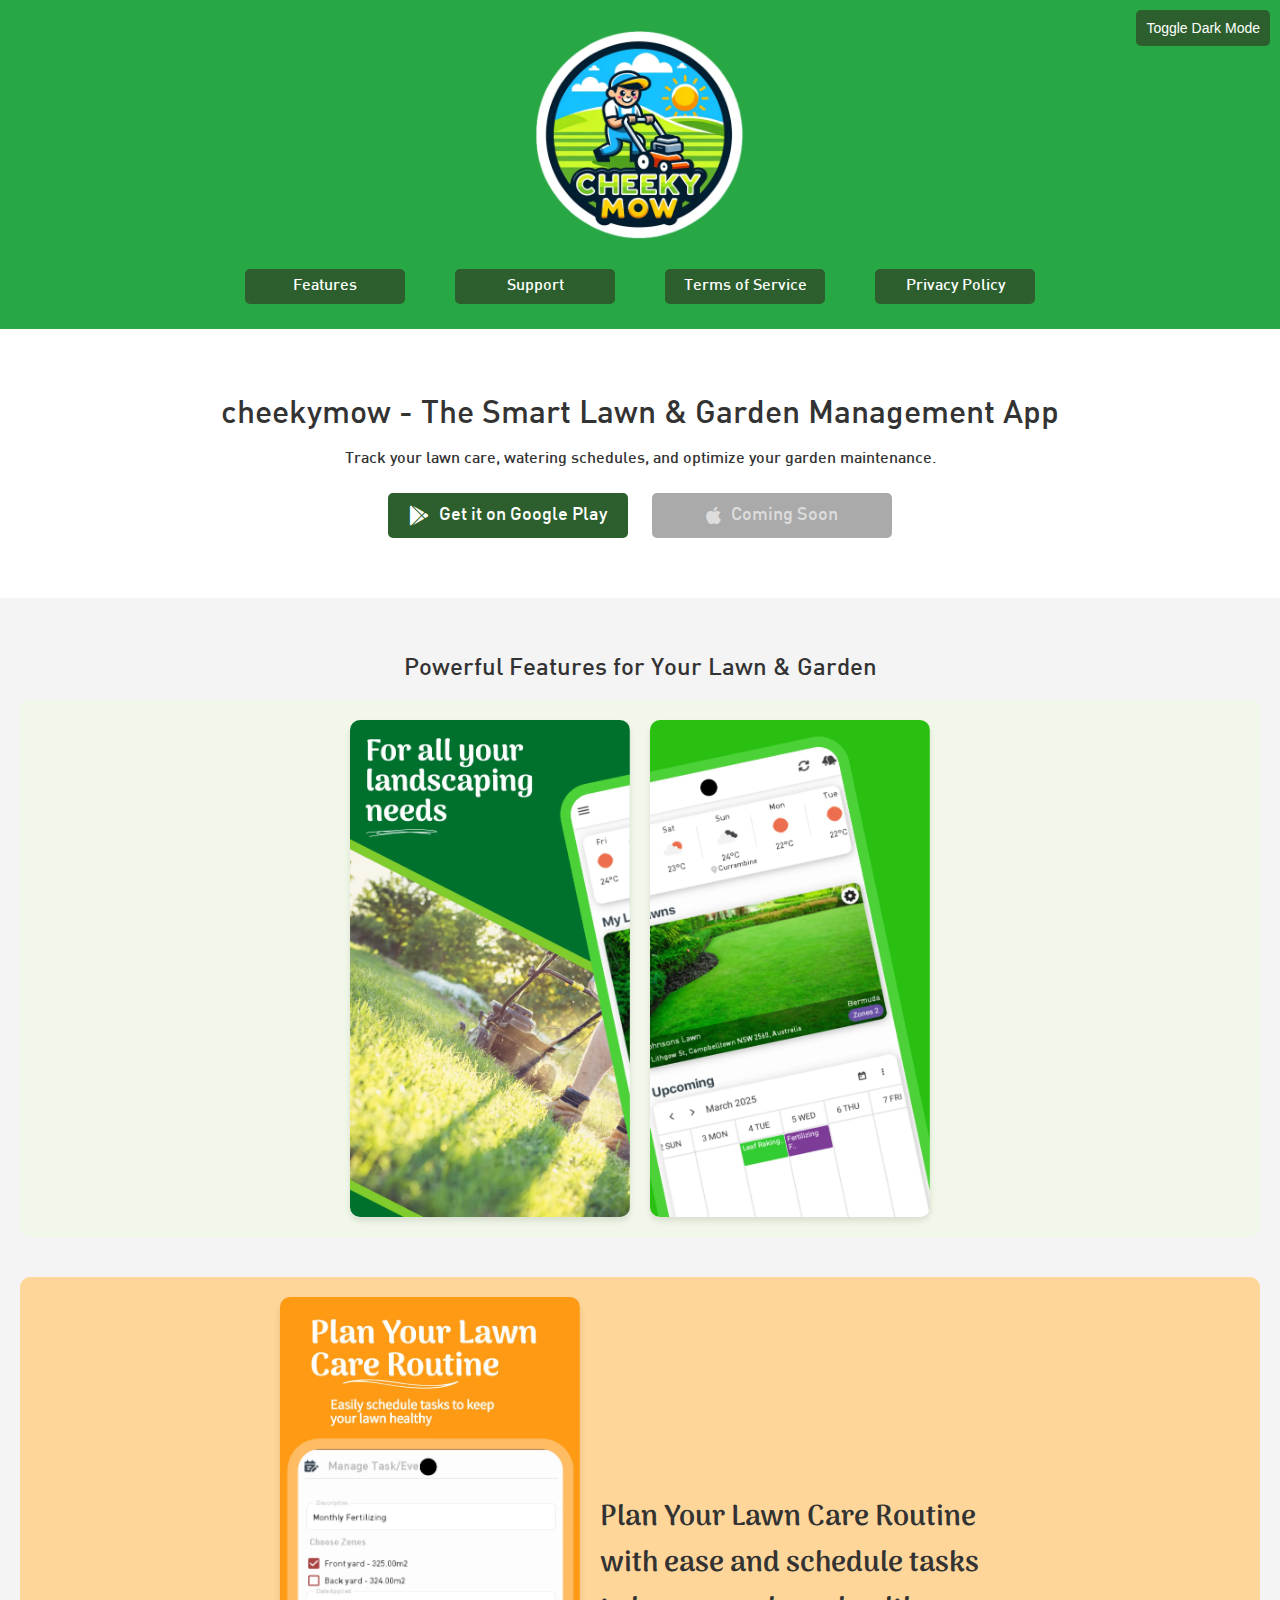
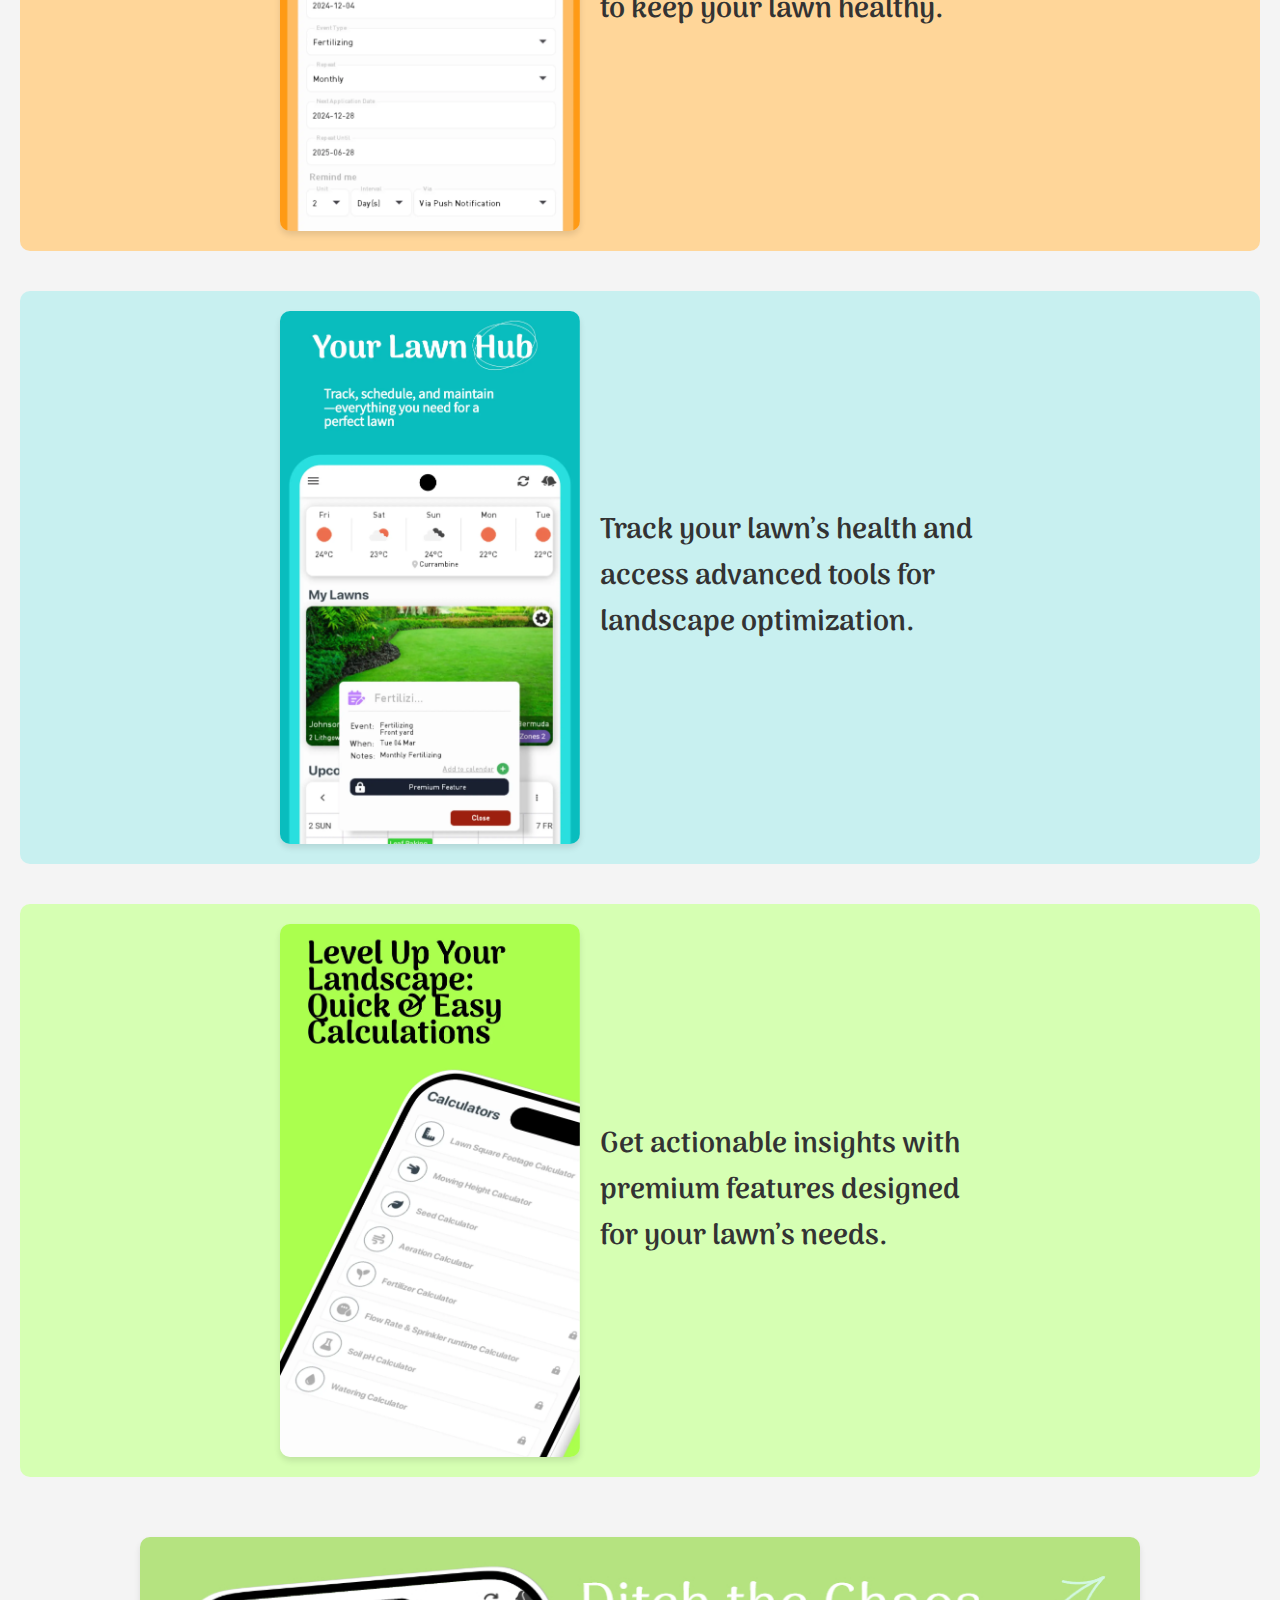
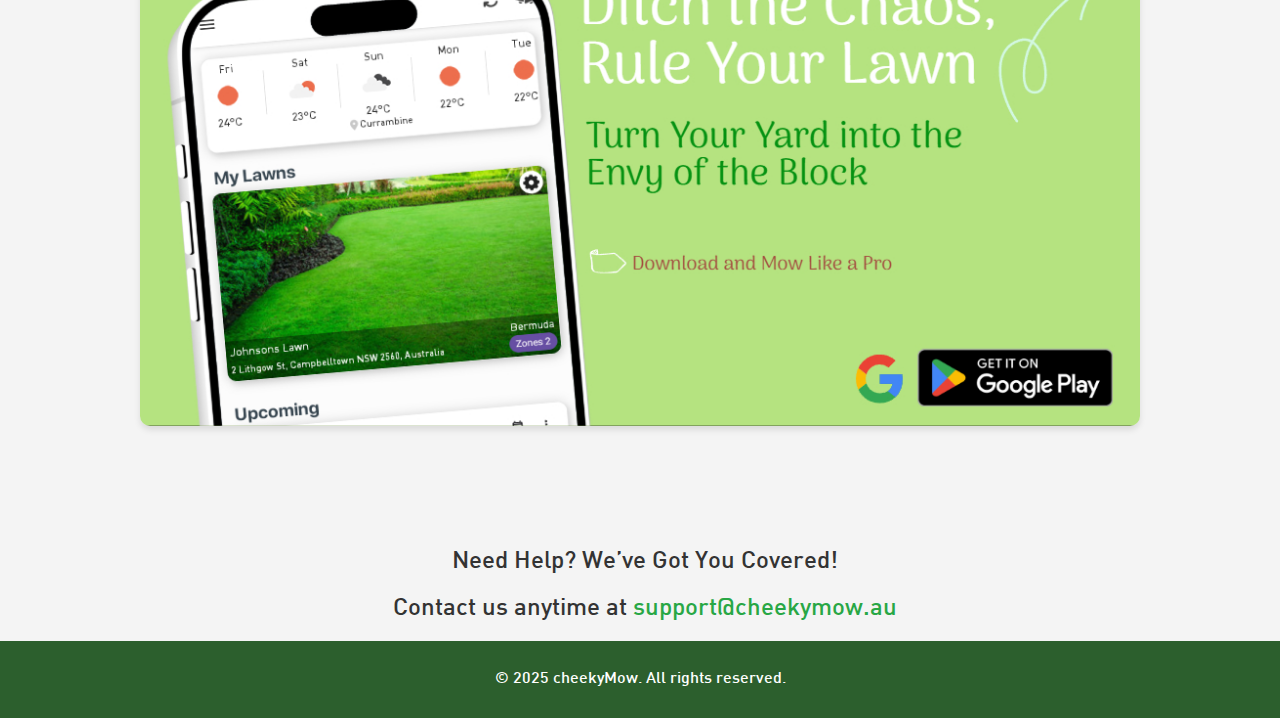
==== index.html @ 5ca48003 "Some UX improvements" ====
<!DOCTYPE html>
<html lang="en">
<head>
    <meta charset="UTF-8">
    <meta name="viewport" content="width=device-width, initial-scale=1.0">
    <title>cheekymow - Smart Lawn & Garden Care App</title>
    <meta name="description" content="cheekymow is the ultimate lawn care and garden management app. Automate watering schedules, track lawn health, and get expert gardening tips.">
    <meta name="keywords" content="lawn care app, garden planner, smart irrigation, watering schedule, lawn health tracker, gardening automation, lawn maintenance">
    <meta name="author" content="cheekymow">
    <meta name="robots" content="index, follow">

     <!-- Open Graph / Facebook -->
     <meta property="og:title" content="cheekymow - Smart Lawn & Garden Care App">
     <meta property="og:description" content="Track your lawn care, automate watering schedules, and optimize your garden maintenance with cheekymow.">
     <meta property="og:image" content="https://cheekymow.au/images/features/feature-graphic.jpg">
     <meta property="og:url" content="https://cheekymow.au">
     <meta property="og:type" content="website">
     
     <!-- Twitter -->
     <meta name="twitter:card" content="summary_large_image">
     <meta name="twitter:title" content="cheekymow - Smart Lawn & Garden Care App">
     <meta name="twitter:description" content="Lawn care made easy! Track watering schedules, automate gardening, and optimize your lawn's health with cheekymow.">
     <meta name="twitter:image" content="https://cheekymow.au/images/features/feature-graphic.jpg">
     
     <!-- Structured Data for SEO -->
     <script type="application/ld+json">
     {
         "@context": "https://schema.org",
         "@type": "MobileApplication",
         "name": "cheekymow",
         "operatingSystem": "ANDROID",
         "applicationCategory": "Utility",
         "aggregateRating": {
             "@type": "AggregateRating",
             "ratingValue": "4.8",
             "reviewCount": "1200"
         },
         "offers": {
             "@type": "Offer",
             "price": "0",
             "priceCurrency": "USD"
         }
     }
     </script>

     <!-- Register cache -->
     <script>
        if ('serviceWorker' in navigator) {
          window.addEventListener('load', function() {
            navigator.serviceWorker.register('/sw.js');
          });
        }
    </script>

    <link rel="stylesheet" href="styles.css">
    <link rel="icon" type="image/x-icon" href="fav.ico">
</head>
<body>
    <button id="dark-mode-toggle">Toggle Dark Mode</button>
<script>
    const toggleButton = document.getElementById('dark-mode-toggle');
    toggleButton.addEventListener('click', () => {
        document.body.classList.toggle('dark-mode');
    });
</script>
    <header>
        <img src="images/cheekymow_logo.webp" alt="cheekymow logo" class="responsive-logo">
        <nav>
            <ul>
                <li><a href="#features" class="nav-link">Features</a></li>
                <li><a href="#support" class="nav-link">Support</a></li>
                <li><a href="/tos" class="nav-link">Terms of Service</a></li>
                <li><a href="/privacy" class="nav-link">Privacy Policy</a></li>
            </ul>
        </nav>
    </header>
    
    <section id="hero">
        <h1>cheekymow - The Smart Lawn & Garden Management App</h2>
        <p>Track your lawn care, watering schedules, and optimize your garden maintenance.</p>
        <div class="cta-buttons">
            <a href="#" target="_blank" class="btn">
                <span class="fa-brands">&#xf3ab;</span> Get it on Google Play
            </a>
            <a href="#" class="btn disabled">
                <span class="fa-brands">&#xf179;</span> Coming Soon
            </a>
        </div>        
    </section>
    
    <section id="features">
        <h2>Powerful Features for Your Lawn & Garden</h2>
    
        <div class="feature-row">
            <img src="images/features/image1.webp" alt="Automated Lawn Watering" loading="lazy" class="responsive-img">
            <img src="images/features/image2.webp" alt="Smart Gardening Planner" loading="lazy" class="responsive-img">
        </div>
    
        <div class="feature-section">
            <img src="images/features/image3.webp" alt="Lawn Care Scheduling" loading="lazy" class="responsive-img">
            <p>Plan Your Lawn Care Routine with ease and schedule tasks to keep your lawn healthy.</p>
        </div>
    
        <div class="feature-section">
            <img src="images/features/image4.webp" alt="Lawn Health Tracking" loading="lazy" class="responsive-img">
            <p>Track your lawn’s health and access advanced tools for landscape optimization.</p>
        </div>
    
        <div class="feature-section">
            <img src="images/features/image5.webp" alt="Gardening Automation" loading="lazy" class="responsive-img">
            <p>Get actionable insights with premium features designed for your lawn’s needs.</p>
        </div>
    
        <div class="feature-section feature-wide" loading="lazy" >
            <img src="images/features/feature-graphic.webp" alt="cheekymow Lawn Care App" class="responsive-img">
        </div>
    </section>
    
    <section id="support">
        <h2>Need Help? We’ve Got You Covered!</h2>
        <p>Contact us anytime at <a href="mailto:support@cheekymow.au">support@cheekymow.au</a></p>
    </section>
    
    <footer>
        <p>&copy; 2025 cheekyMow. All rights reserved.</p>
    </footer>
    <a href="#" id="jump-to-top">↑ Top</a>
    <script>
        const jumpToTopButton = document.getElementById("jump-to-top");
    
        window.addEventListener("scroll", () => {
            if (window.scrollY > 200) {
                jumpToTopButton.style.display = "block";
            } else {
                jumpToTopButton.style.display = "none";
            }
        });
    </script>
</body>
</html>
---- styles.css ----
@font-face {
  font-family: "DIN Medium";
  src: url("fonts/DIN\ Medium.ttf") format("truetype");
  font-weight: 600;
  font-display: swap
}

@font-face {
  font-family: "Arima";
  src: url("fonts/Arima-SemiBold.ttf") format("truetype");
  font-weight: 400;
  font-style: normal;
  font-display: swap;
}

@font-face {
  font-family: "FontAwesomeBrands";
  src: url("fonts/Font Awesome 6 Brands-Regular-400.otf") format("opentype");
  font-weight: 400;
  font-style: normal;
  font-display: swap;
}

body {
  font-family: "DIN Medium";
  margin: 0;
  padding: 0;
  background-color: #f4f4f4;
  color: #333;
  transition: background-color 0.3s, color 0.3s;
}

header {
  background-color: #28a745;
  color: white;
  padding: 15px;
  text-align: center;
}

nav {
  background-color: #28a745;
  text-align: center;
  padding: 10px;
}

nav ul {
  list-style: none;
  padding: 0;

  margin: 0;
  display: flex;
  justify-content: center;
  gap: 20px;
  flex-wrap: wrap;
}

nav ul li {
  display: inline;
  margin: 0 15px;
}

nav ul li a {
  color: white;
  text-decoration: none;
  font-weight: bold;
  transition: color 0.3s ease, background-color 0.3s ease;
  padding: 10px 15px;
  border-radius: 5px;
  display: inline-block;
}

nav ul li a:hover {
  background-color: #3c773c;
}

.nav-link {
  display: inline-block;
  width: 130px;
  text-align: center;
}


#content {
  max-width: 800px;
  margin: 40px auto;
  padding: 20px;
  background-color: #fff;
  border-radius: 10px;
  box-shadow: 0 4px 6px rgba(0, 0, 0, 0.1);
}

#content h2,
#content h3 {
  font-family: "DIN Medium";
  color: #333;
}

#content p {
  font-family: "DIN Medium", cursive;
  font-size: 1rem;
  line-height: 1.6;
  color: #555;
}

#hero {
  text-align: center;
  padding: 50px 20px;
  background-color: #fff;
}

.cta-buttons .btn {
  display: inline-flex;
  align-items: center;
  justify-content: center;
  margin: 10px;
  padding: 10px 20px;
  background-color: #28a745;
  color: white;
  text-decoration: none;
  border-radius: 5px;
  font-size: 18px;
  gap: 10px;
  width: 200px;
  height: 25px;
}

.cta-buttons .btn .fa-brands {
  font-family: "FontAwesomeBrands";
  font-size: 20px;
}

.cta-buttons .btn:hover {
  background-color: #218838;
}

.cta-buttons .btn.disabled {
  background-color: #aaa;
  color: #ddd;
  cursor: not-allowed;
  pointer-events: none;
}

.responsive-img {
  max-width: 100%;
  height: auto;
  display: block;
  
}

.responsive-logo {
  max-width: 15rem;
  height: auto;
}


#features {
  padding: 40px 20px;
  text-align: center;
}

.feature-row {
  display: flex;
  flex-wrap: wrap;
  justify-content: center;
  gap: 20px;
  margin-bottom: 40px;
  padding: 20px;
  background-color: #f1f8e9;
  border-radius: 10px;
}

.feature-row img {
  max-width: 280px;
  width: 45%;
  border-radius: 10px;
  box-shadow: 0 4px 6px rgba(0, 0, 0, 0.1);
}

.feature-section {
  margin-bottom: 40px;
  padding: 20px;
  border-radius: 10px;
  display: flex;
  flex-wrap: wrap;
  align-items: center;
  justify-content: center;
  gap: 20px;
}

.feature-section p {
  font-family: "Arima", cursive;
  font-size: 1.8rem;
  font-weight: 700;
  color: #333;
  margin: 0;
  max-width: 400px;
  line-height: 1.6;
  text-align: left;
  width: 45%;
}

.feature-section:nth-child(3) {
  background-color: #ffd699;
}

.feature-section:nth-child(4) {
  background-color: #c8f0f0;
}

.feature-section:nth-child(5) {
  background-color: #d6ffb3;
}

.feature-section img {
  max-width: 300px;
  width: 45%;
  border-radius: 10px;
  box-shadow: 0 4px 6px rgba(0, 0, 0, 0.1);
}

.feature-section p {
  font-family: "Arima", cursive;
  font-size: 1.8rem;
  font-weight: 700;
  color: #333;
  margin: 0;
  max-width: 400px;
  line-height: 1.6;
  text-align: left;
  width: 45%;
}

.feature-wide {
  display: flex;
  flex-wrap: wrap;
  align-items: center;
  justify-content: center;
  padding: 20px;
}

.feature-wide img {
  max-width: 1000px;
  width: 100%;
  border-radius: 10px;
  box-shadow: 0 4px 6px rgba(0, 0, 0, 0.1);
  margin: 0 auto;
  display: inline;
}

#support {
  text-align: center;
  padding: 5px;
  gap: 0px;
  width: 100%;
}

.dark-mode #support {
  background-color: #2c2c2c;
  color: #ddd;
}

#support p {
  font-family: "DIN Medium";
  font-size: 1.5rem;
  font-weight: 700;
  margin: 0 0 10px;
  line-height: 1.4;
}

#support p.subtext {
  font-family: "DIN Medium";
  font-size: 1.2rem;
  font-weight: 400;
  color: #555;
  margin: 0;
}

.dark-mode #support p.subtext {
  color: #bbb;
  font-family: "DIN Medium";
}

#support a {
  color: #28a745;
  text-decoration: none;
  font-weight: bold;
  font-family: "DIN Medium";
}

.dark-mode #support a {
  color: #4caf50;
}

#dark-mode-toggle {
  position: fixed;
  top: 10px;
  right: 10px;
  background-color: #1e4620;
  color: white;
  border: none;
  padding: 10px;
  cursor: pointer;
  border-radius: 5px;
  font-size: 14px;
  z-index: 1000;
}

#dark-mode-toggle:hover {
  background: #218838;
}

.dark-mode {
  background-color: #222;
  color: #ddd;
}

.dark-mode .feature-wide {
  background-color: #4e6728;
  color: #fff;
}

nav ul li a, .cta-buttons .btn, #dark-mode-toggle {
  color: #ffffff;  
  background-color: #2c5f2d;
}

@media (max-width: 768px) {
  nav ul {
    flex-direction: column;
    align-items: center;
  }
  nav ul li a {
    display: block;
    width: 100%;
    padding: 15px 0;
  }
  .cta-buttons .btn {
    display: block;
    width: 80%;
    margin: 10px auto;
  }

  .feature-row {
    flex-direction: column;
  }

  .feature-row img {
    width: 80%;
  }

  .feature-wide img {
    max-width: 100%;
  }

  .feature-section p {
    font-size: 1.2rem;
    text-align: center;
    width: 90%;
    max-width: 100%;
  }

  .feature-row {
    flex-direction: column;
    align-items: center;
    text-align: center;
  }

  .feature-row img {
    width: 80%;
    max-width: 300px;
  }

  .feature-wide {
    flex-direction: column;
    align-items: center;
    text-align: center;
  }
}

footer {
  text-align: center;
  padding: 15px;
  background-color: #2c5f2d;
  color: white;
  width: 100%;
  box-sizing: border-box;
}

#jump-to-top {
  position: fixed;
  bottom: 20px;
  right: 20px;
  background-color: #28a745;
  color: white;
  padding: 10px 15px;
  border-radius: 5px;
  text-decoration: none;
  font-weight: bold;
  display: none;
}
#jump-to-top:hover {
  background-color: #218838;
}
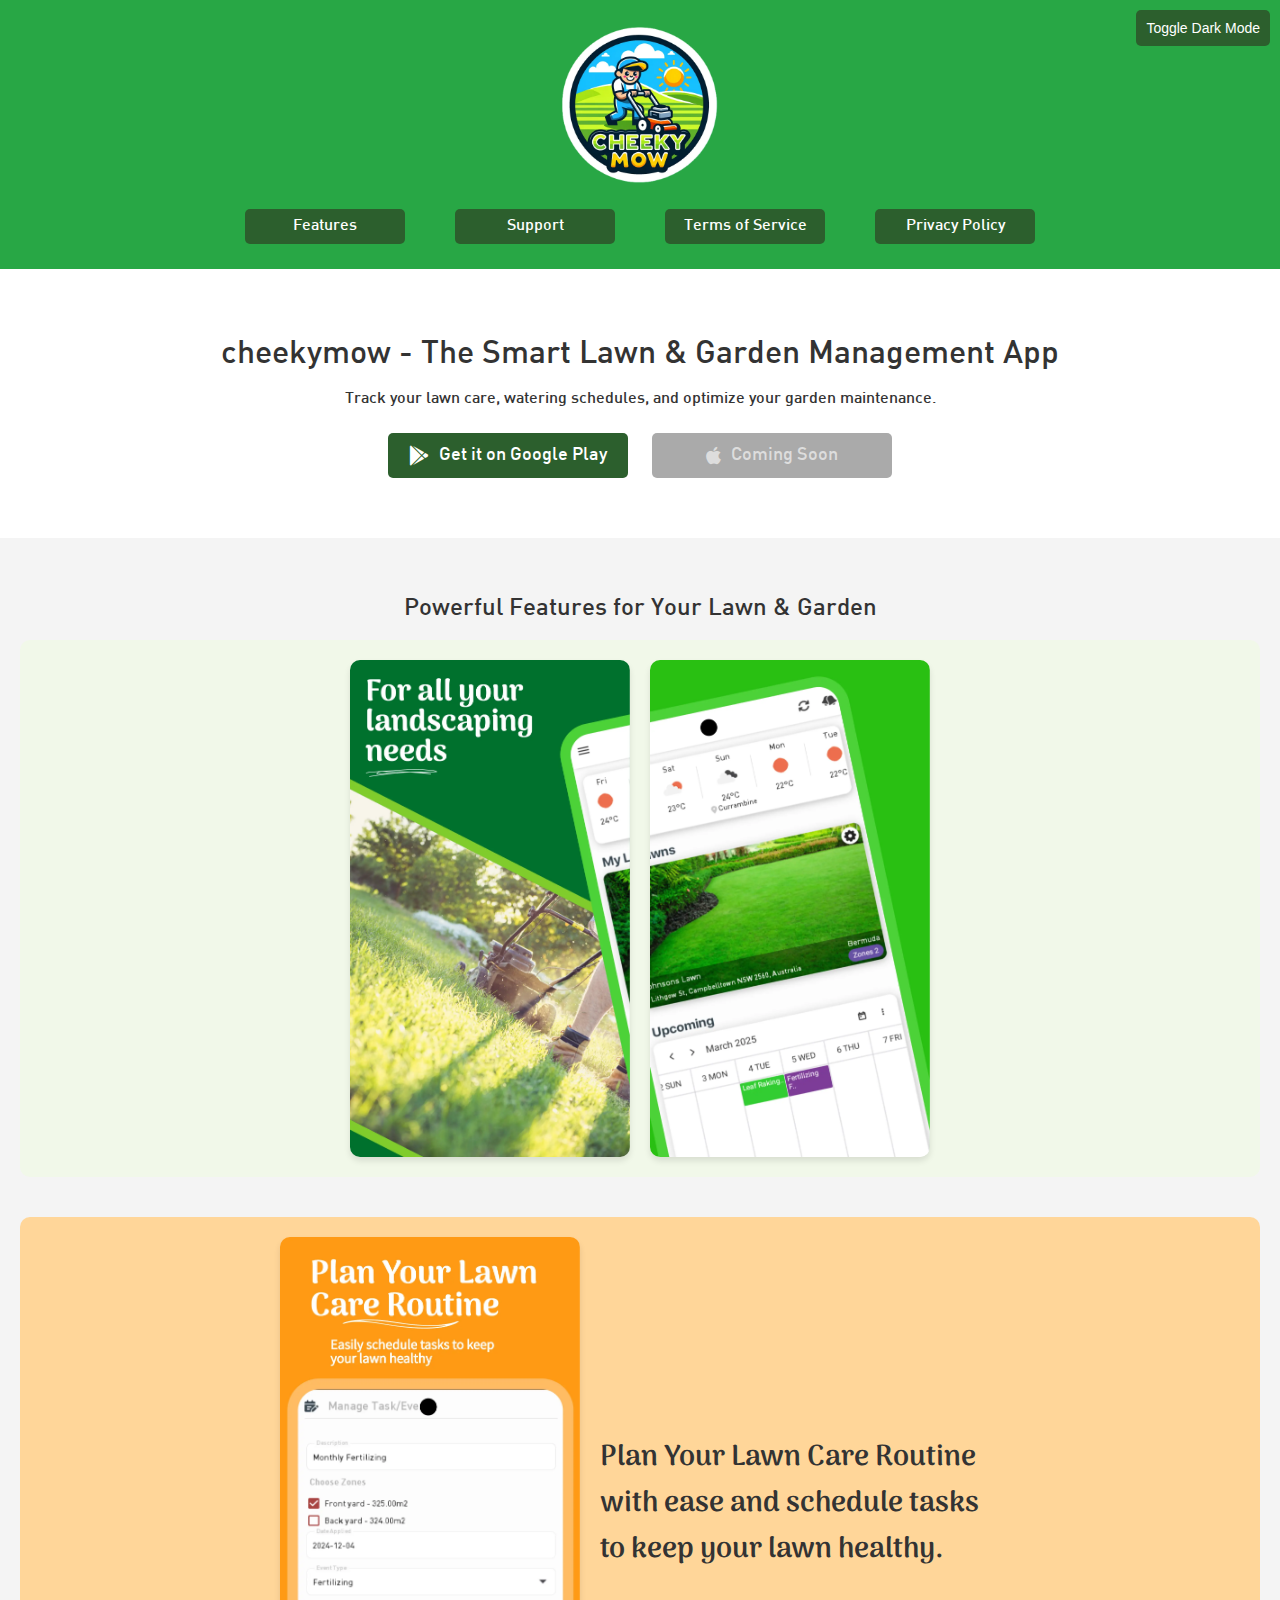
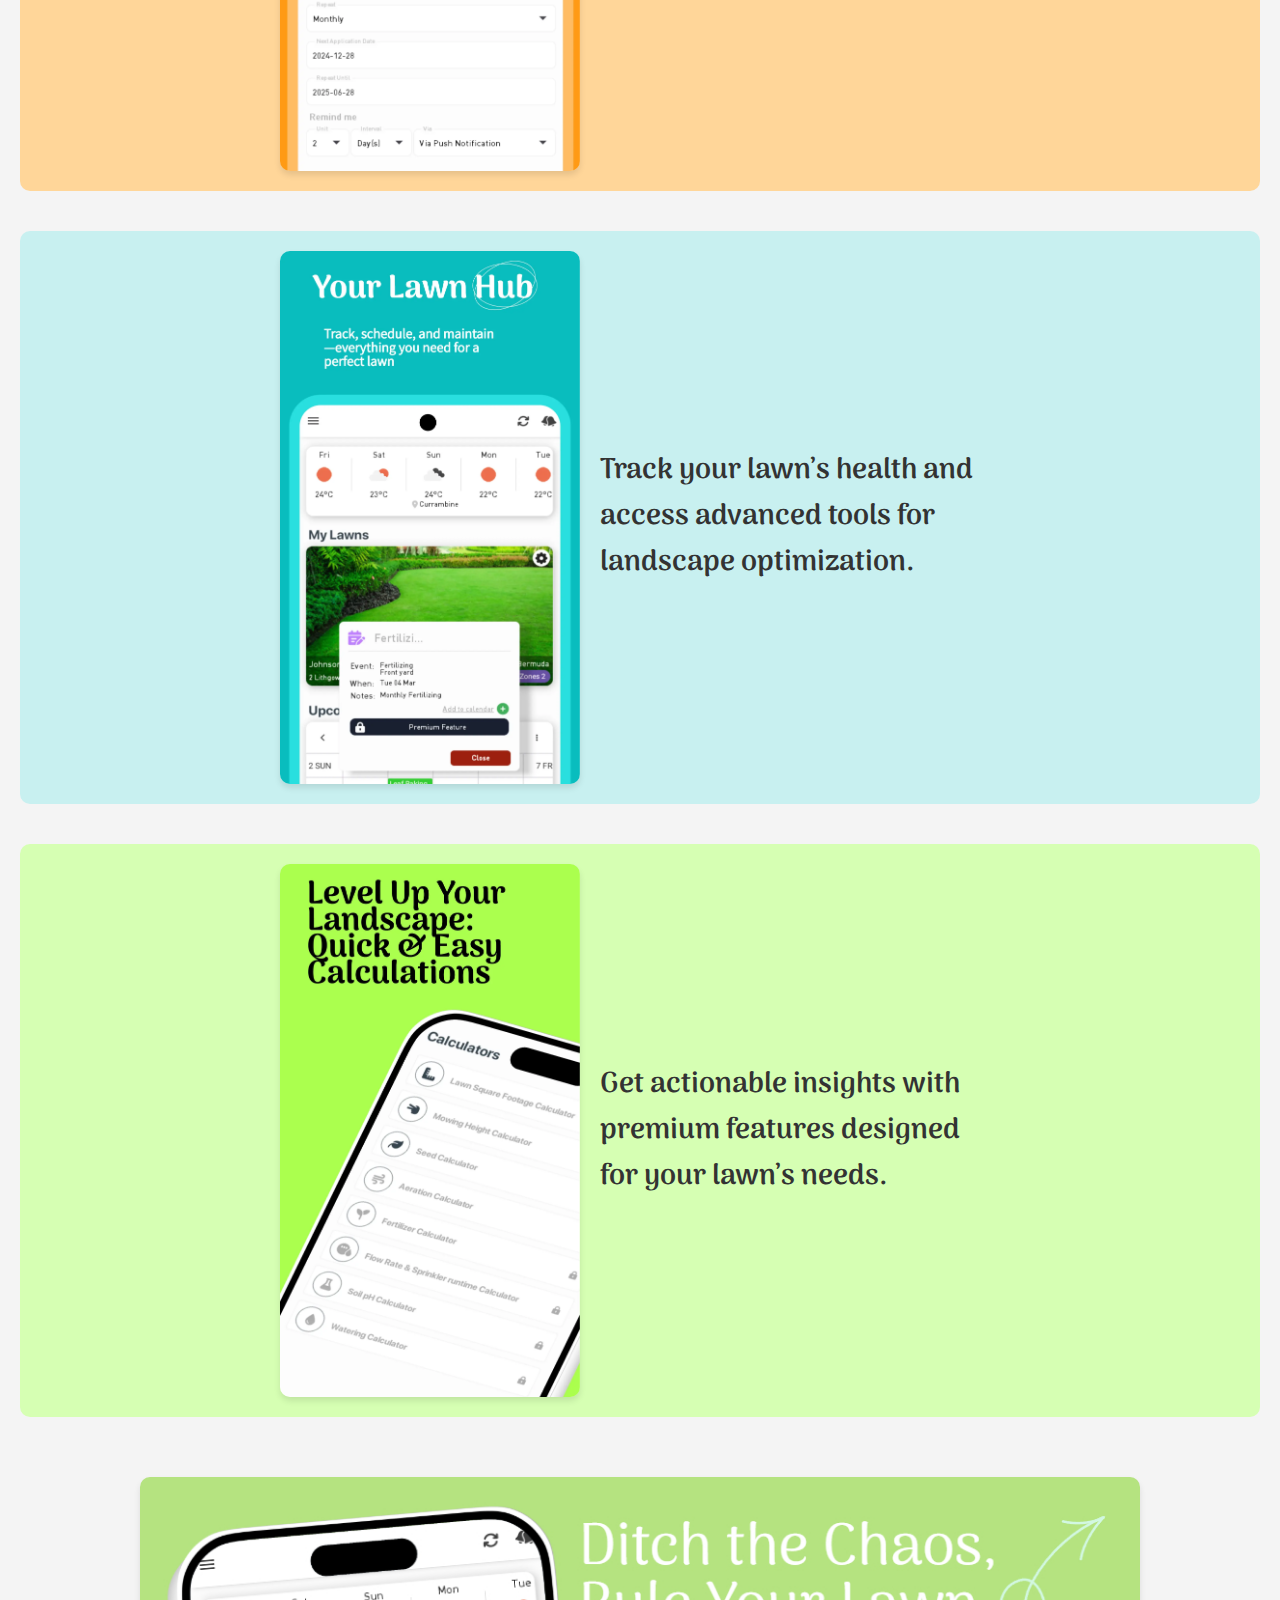
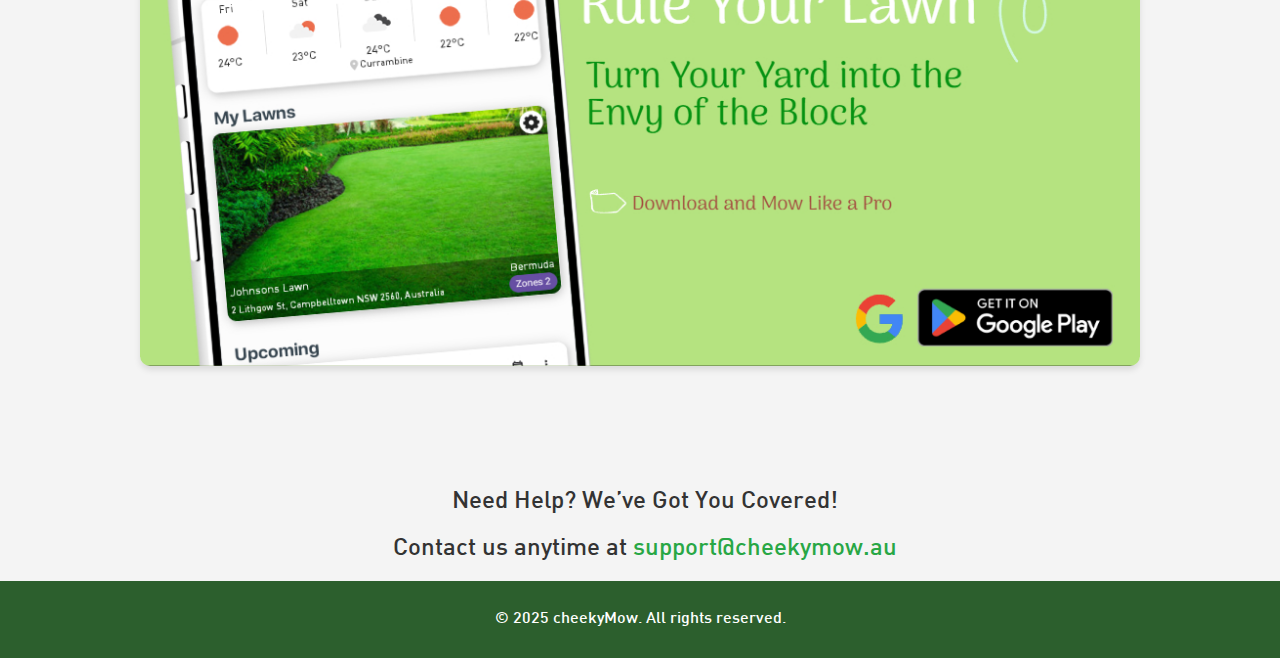
==== commit f83dc342: "Preload resources" ====
--- a/index.html
+++ b/index.html
@@ -51,7 +51,9 @@
           });
         }
     </script>
-
+<link rel="preload" href="fonts/DIN Medium.ttf" as="font" type="font/ttf" crossorigin="anonymous">
+<link rel="preload" href="images/cheekymow_logo.webp" as="image">
+<link rel="preload" href="styles.css" as="style">
     <link rel="stylesheet" href="styles.css">
     <link rel="icon" type="image/x-icon" href="fav.ico">
 </head>
@@ -64,7 +66,7 @@
     });
 </script>
     <header>
-        <img src="images/cheekymow_logo.webp" alt="cheekymow logo" class="responsive-logo">
+        <img src="images/cheekymow_logo.webp" alt="cheekymow logo" height="180" width="180" >
         <nav>
             <ul>
                 <li><a href="#features" class="nav-link">Features</a></li>
--- a/styles.css
+++ b/styles.css
@@ -22,7 +22,7 @@
 }
 
 body {
-  font-family: "DIN Medium";
+  font-family: "DIN Medium",sans-serif;
   margin: 0;
   padding: 0;
   background-color: #f4f4f4;
@@ -199,6 +199,10 @@
   width: 45%;
 }
 
+#features, .feature-section {
+  min-height: 450px;
+}
+
 .feature-section:nth-child(3) {
   background-color: #ffd699;
 }
--- a/styles.css
+++ b/styles.css
@@ -22,7 +22,7 @@
 }
 
 body {
-  font-family: "DIN Medium";
+  font-family: "DIN Medium",sans-serif;
   margin: 0;
   padding: 0;
   background-color: #f4f4f4;
@@ -199,6 +199,10 @@
   width: 45%;
 }
 
+#features, .feature-section {
+  min-height: 450px;
+}
+
 .feature-section:nth-child(3) {
   background-color: #ffd699;
 }
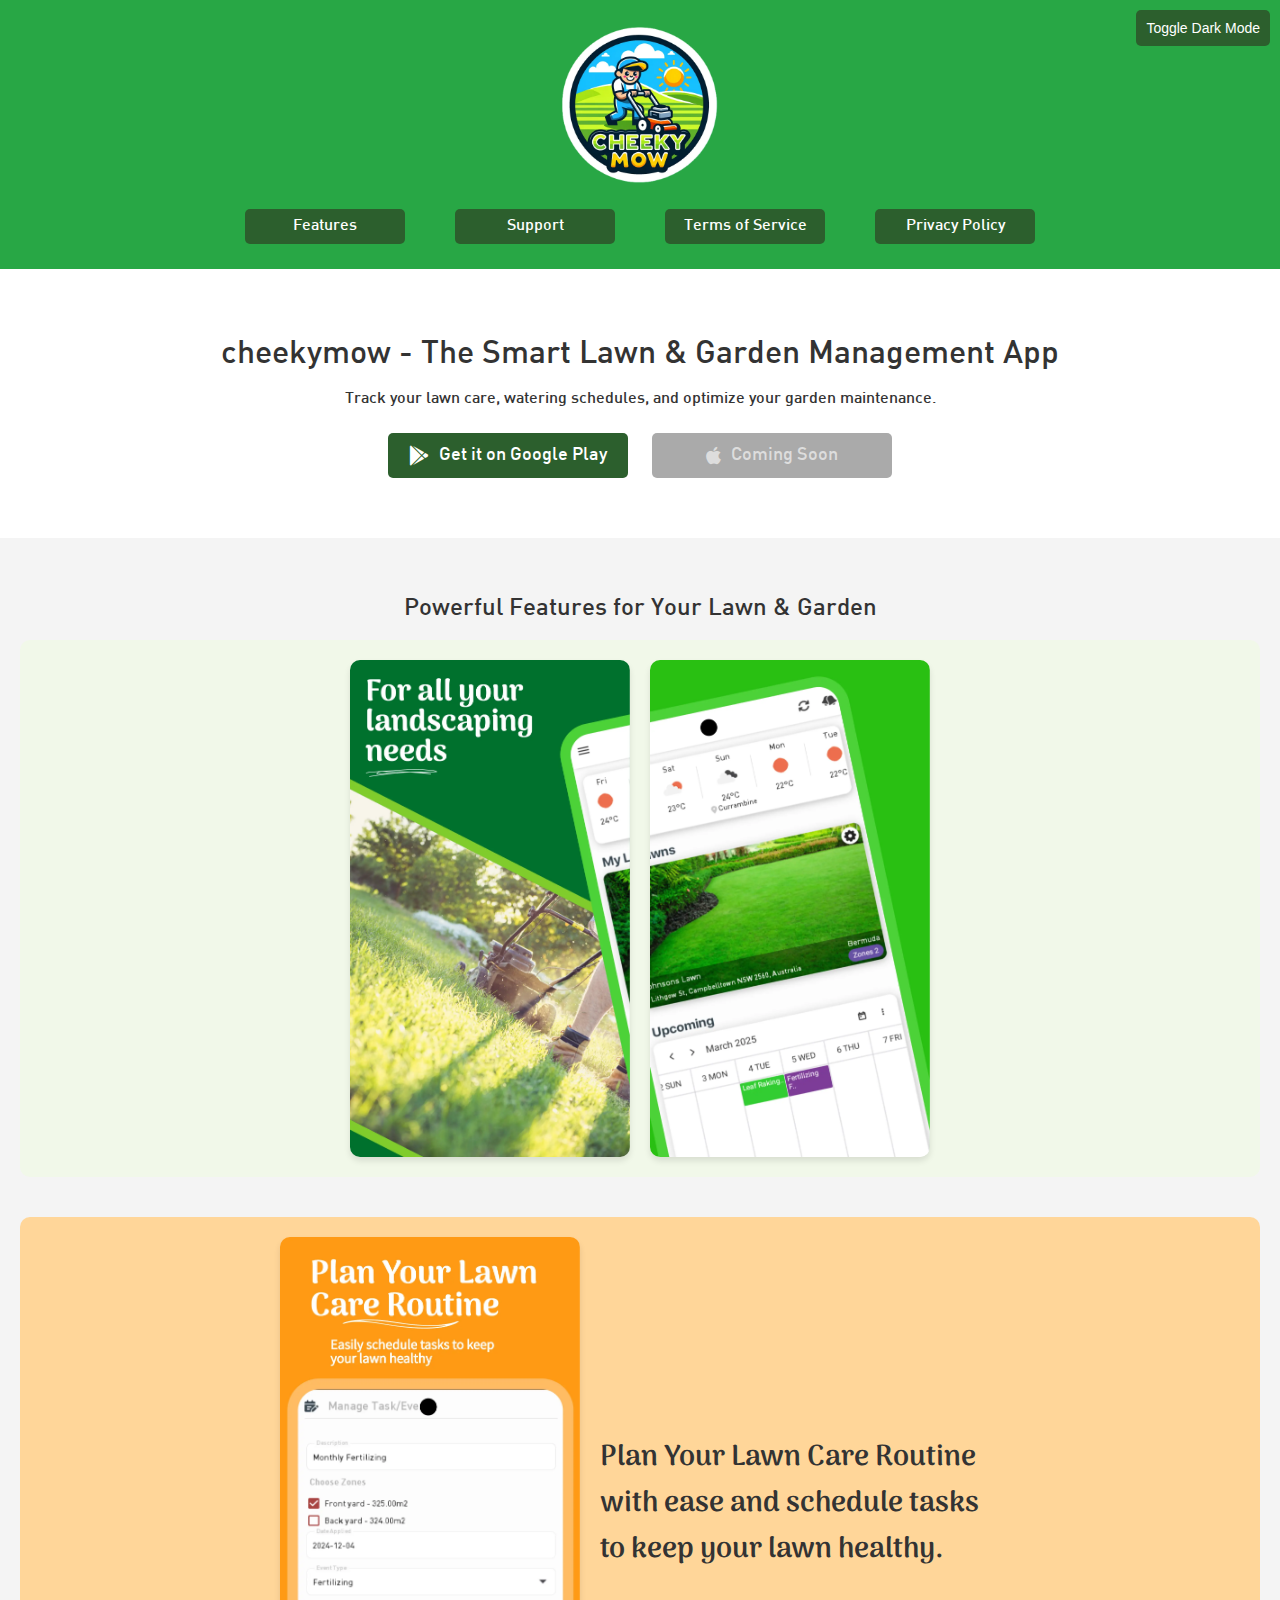
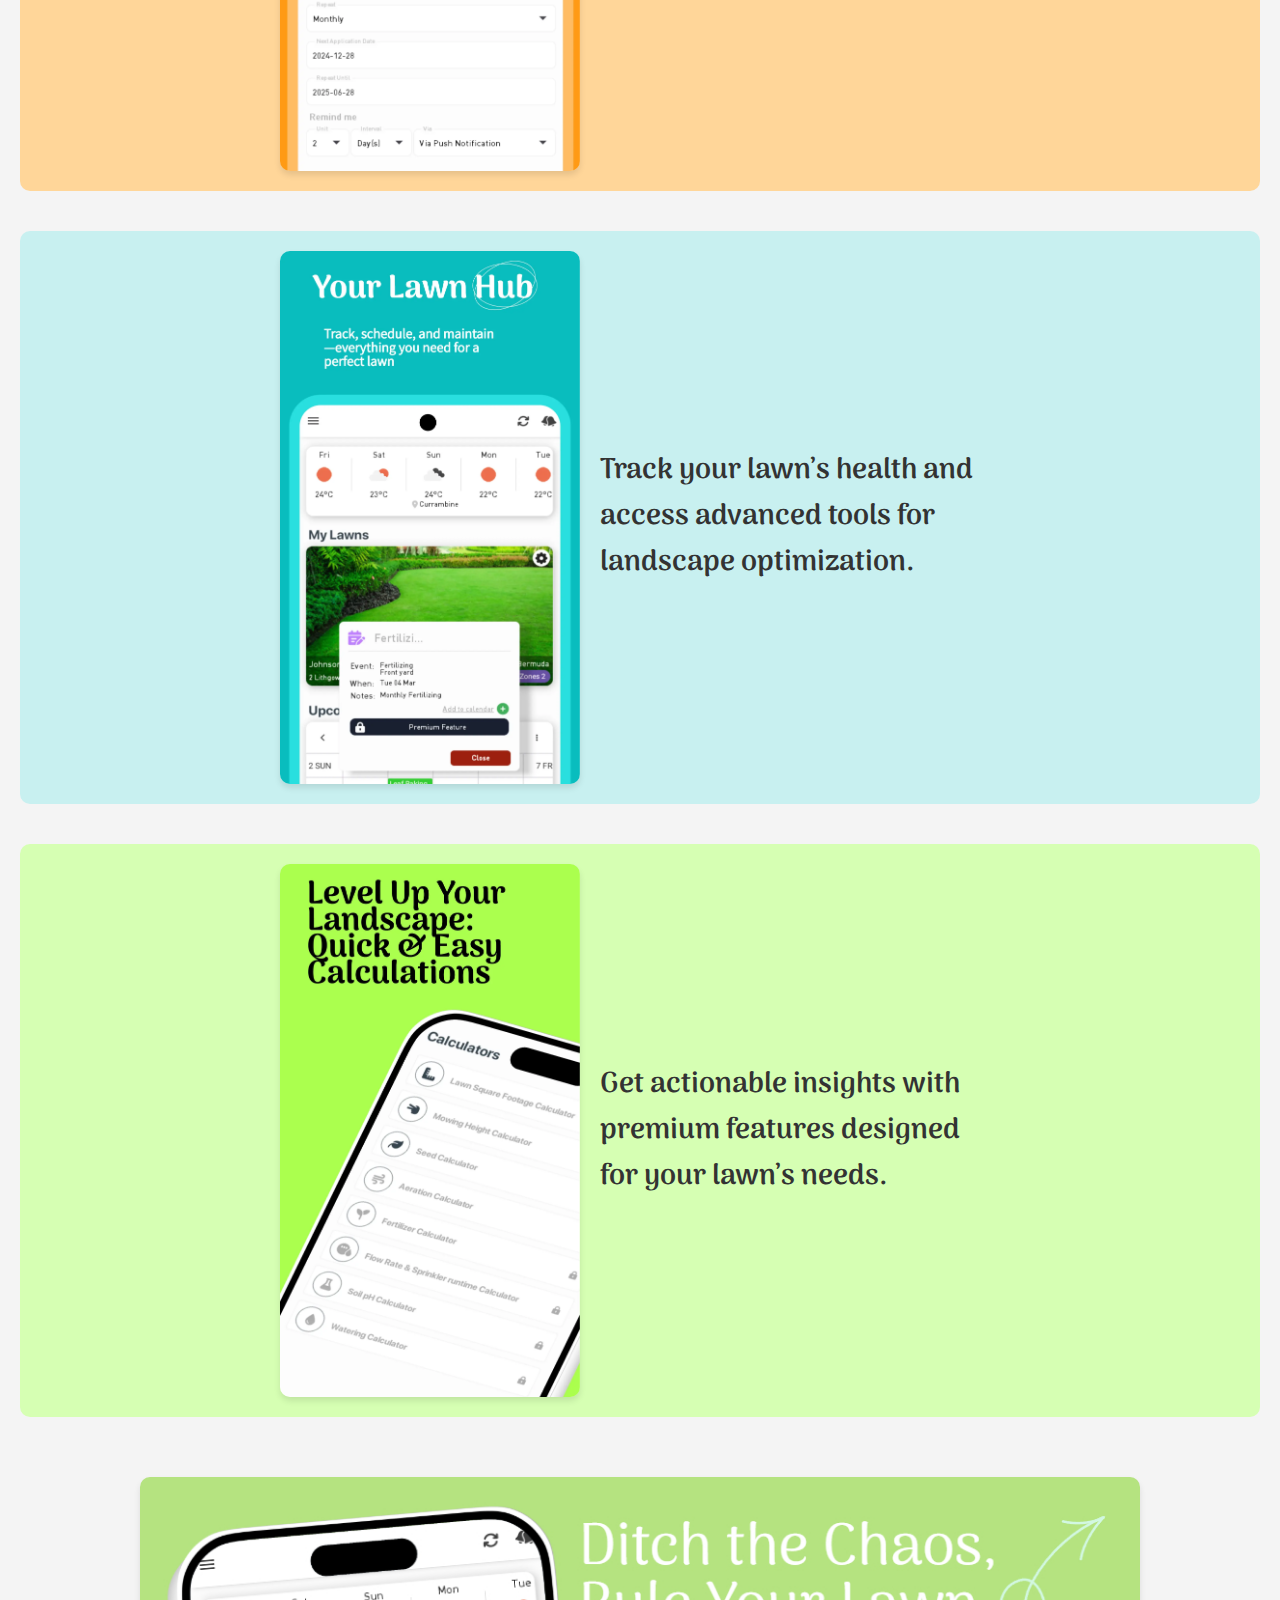
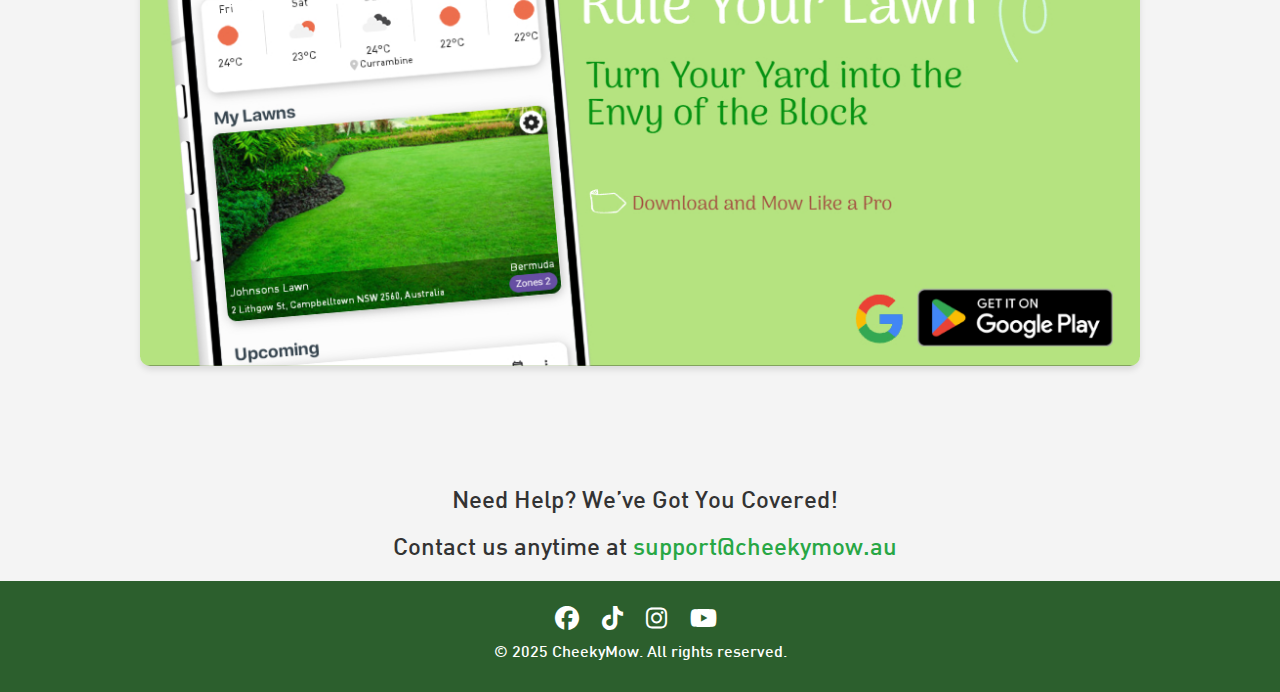
==== commit 54b083d5: "Adding social buttons" ====
--- a/index.html
+++ b/index.html
@@ -124,8 +124,23 @@
     </section>
     
     <footer>
-        <p>&copy; 2025 cheekyMow. All rights reserved.</p>
+        <div class="social-icons">
+            <a href="#" target="_blank" class="social-btn">
+                <span class="icon">&#xf09a;</span>
+            </a>
+            <a href="#" target="_blank" class="social-btn">
+                <span class="icon">&#xe07b;</span>
+            </a>
+            <a href="#" target="_blank" class="social-btn">
+                <span class="icon">&#xf16d;</span>
+            </a>
+            <a href="#" target="_blank" class="social-btn">
+                <span class="icon">&#xf167;</span>
+            </a>
+        </div>
+        <p>&copy; 2025 CheekyMow. All rights reserved.</p>
     </footer>
+    
     <a href="#" id="jump-to-top">↑ Top</a>
     <script>
         const jumpToTopButton = document.getElementById("jump-to-top");
--- a/styles.css
+++ b/styles.css
@@ -2,7 +2,7 @@
   font-family: "DIN Medium";
   src: url("fonts/DIN\ Medium.ttf") format("truetype");
   font-weight: 600;
-  font-display: swap
+  font-display: swap;
 }
 
 @font-face {
@@ -22,7 +22,7 @@
 }
 
 body {
-  font-family: "DIN Medium",sans-serif;
+  font-family: "DIN Medium", sans-serif;
   margin: 0;
   padding: 0;
   background-color: #f4f4f4;
@@ -79,7 +79,6 @@
   text-align: center;
 }
 
-
 #content {
   max-width: 800px;
   margin: 40px auto;
@@ -144,14 +143,12 @@
   max-width: 100%;
   height: auto;
   display: block;
-  
 }
 
 .responsive-logo {
   max-width: 15rem;
   height: auto;
 }
-
 
 #features {
   padding: 40px 20px;
@@ -199,7 +196,8 @@
   width: 45%;
 }
 
-#features, .feature-section {
+#features,
+.feature-section {
   min-height: 450px;
 }
 
@@ -323,8 +321,10 @@
   color: #fff;
 }
 
-nav ul li a, .cta-buttons .btn, #dark-mode-toggle {
-  color: #ffffff;  
+nav ul li a,
+.cta-buttons .btn,
+#dark-mode-toggle {
+  color: #ffffff;
   background-color: #2c5f2d;
 }
 
@@ -405,3 +405,33 @@
 #jump-to-top:hover {
   background-color: #218838;
 }
+
+.icon {
+  font-family: "FontAwesomeBrands", sans-serif;
+  font-weight: 400;
+  font-style: normal;
+  font-size: 1.5rem;
+  display: inline-block;
+  margin-right: 8px;
+}
+
+.social-icons {
+  display: flex;
+  justify-content: center;
+  gap: 15px;
+  margin-top: 10px;
+}
+
+.social-btn {
+  display: flex;
+  align-items: center;
+  gap: 8px;
+  text-decoration: none;
+  color: #ffffff;
+  transition: color 0.3s ease;
+}
+
+.social-btn:hover {
+  color: #08bdbd;
+}
+
--- a/styles.css
+++ b/styles.css
@@ -2,7 +2,7 @@
   font-family: "DIN Medium";
   src: url("fonts/DIN\ Medium.ttf") format("truetype");
   font-weight: 600;
-  font-display: swap
+  font-display: swap;
 }
 
 @font-face {
@@ -22,7 +22,7 @@
 }
 
 body {
-  font-family: "DIN Medium",sans-serif;
+  font-family: "DIN Medium", sans-serif;
   margin: 0;
   padding: 0;
   background-color: #f4f4f4;
@@ -79,7 +79,6 @@
   text-align: center;
 }
 
-
 #content {
   max-width: 800px;
   margin: 40px auto;
@@ -144,14 +143,12 @@
   max-width: 100%;
   height: auto;
   display: block;
-  
 }
 
 .responsive-logo {
   max-width: 15rem;
   height: auto;
 }
-
 
 #features {
   padding: 40px 20px;
@@ -199,7 +196,8 @@
   width: 45%;
 }
 
-#features, .feature-section {
+#features,
+.feature-section {
   min-height: 450px;
 }
 
@@ -323,8 +321,10 @@
   color: #fff;
 }
 
-nav ul li a, .cta-buttons .btn, #dark-mode-toggle {
-  color: #ffffff;  
+nav ul li a,
+.cta-buttons .btn,
+#dark-mode-toggle {
+  color: #ffffff;
   background-color: #2c5f2d;
 }
 
@@ -405,3 +405,33 @@
 #jump-to-top:hover {
   background-color: #218838;
 }
+
+.icon {
+  font-family: "FontAwesomeBrands", sans-serif;
+  font-weight: 400;
+  font-style: normal;
+  font-size: 1.5rem;
+  display: inline-block;
+  margin-right: 8px;
+}
+
+.social-icons {
+  display: flex;
+  justify-content: center;
+  gap: 15px;
+  margin-top: 10px;
+}
+
+.social-btn {
+  display: flex;
+  align-items: center;
+  gap: 8px;
+  text-decoration: none;
+  color: #ffffff;
+  transition: color 0.3s ease;
+}
+
+.social-btn:hover {
+  color: #08bdbd;
+}
+
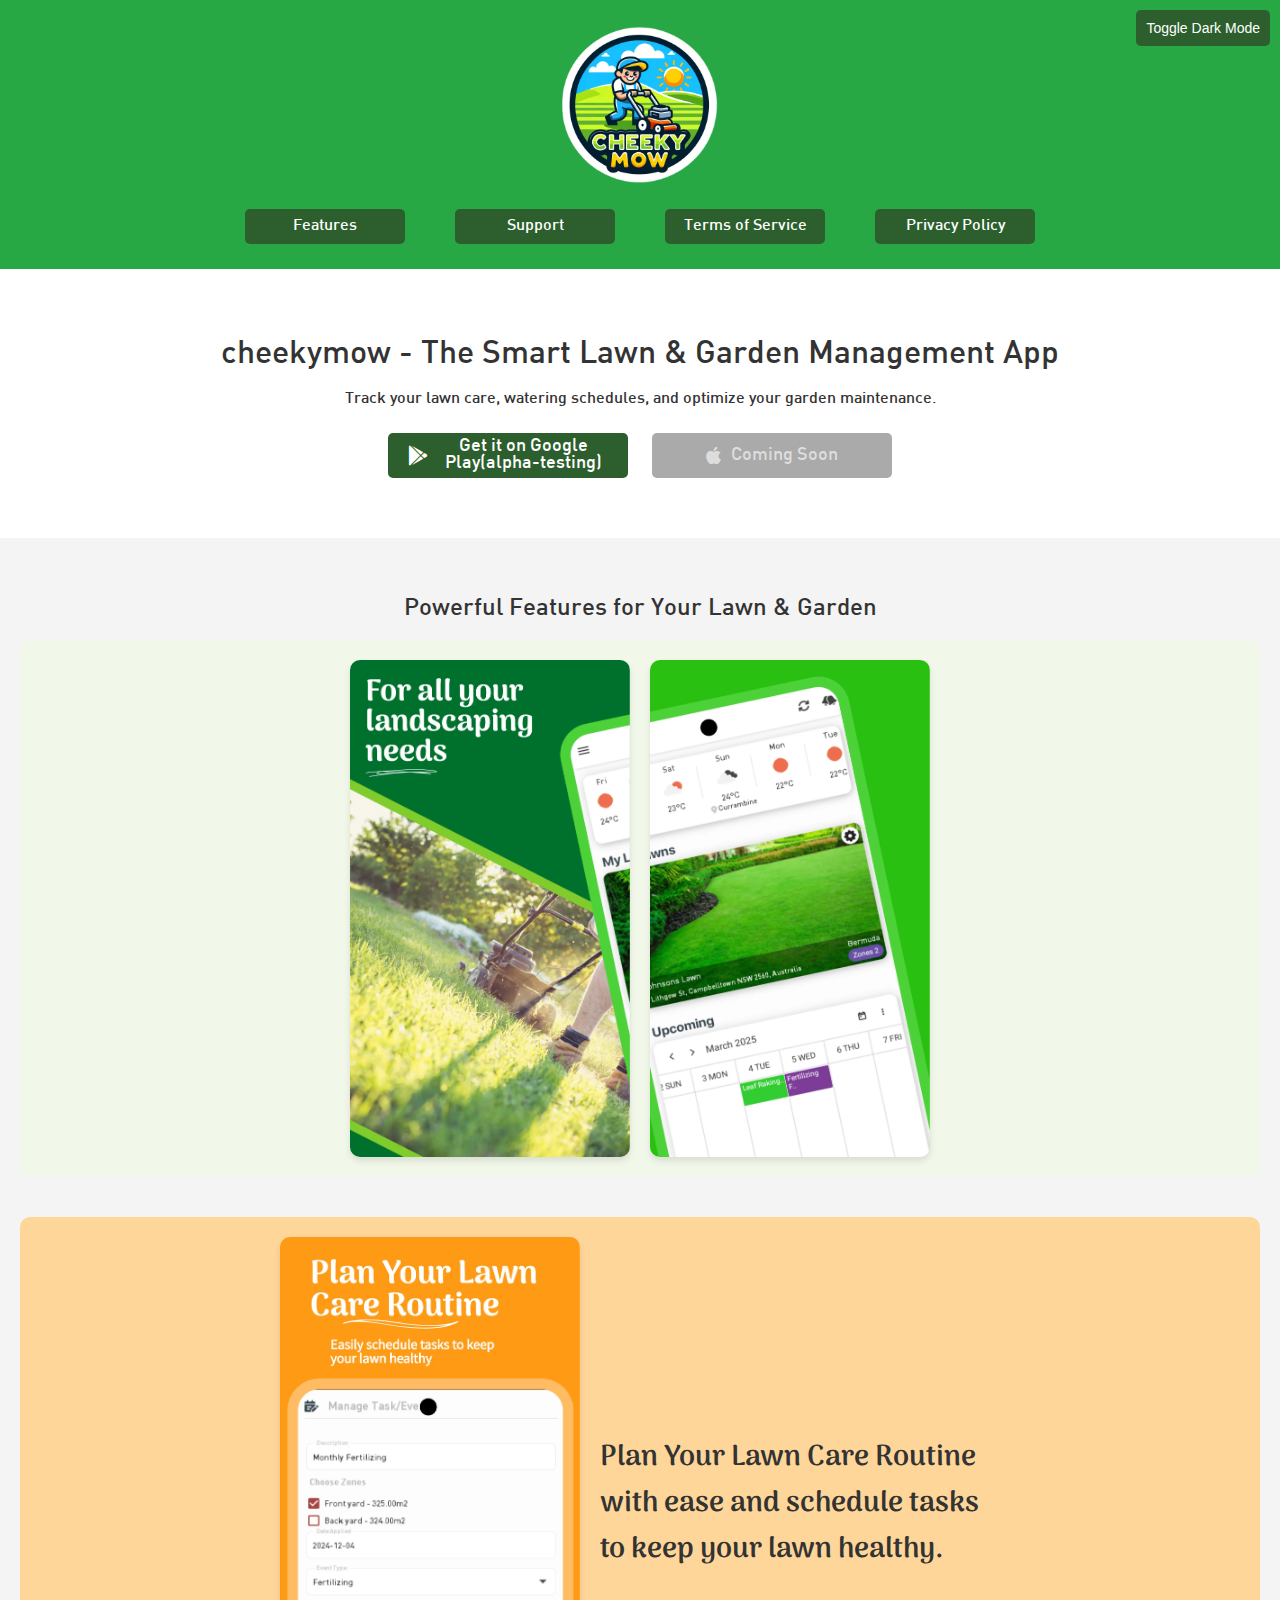
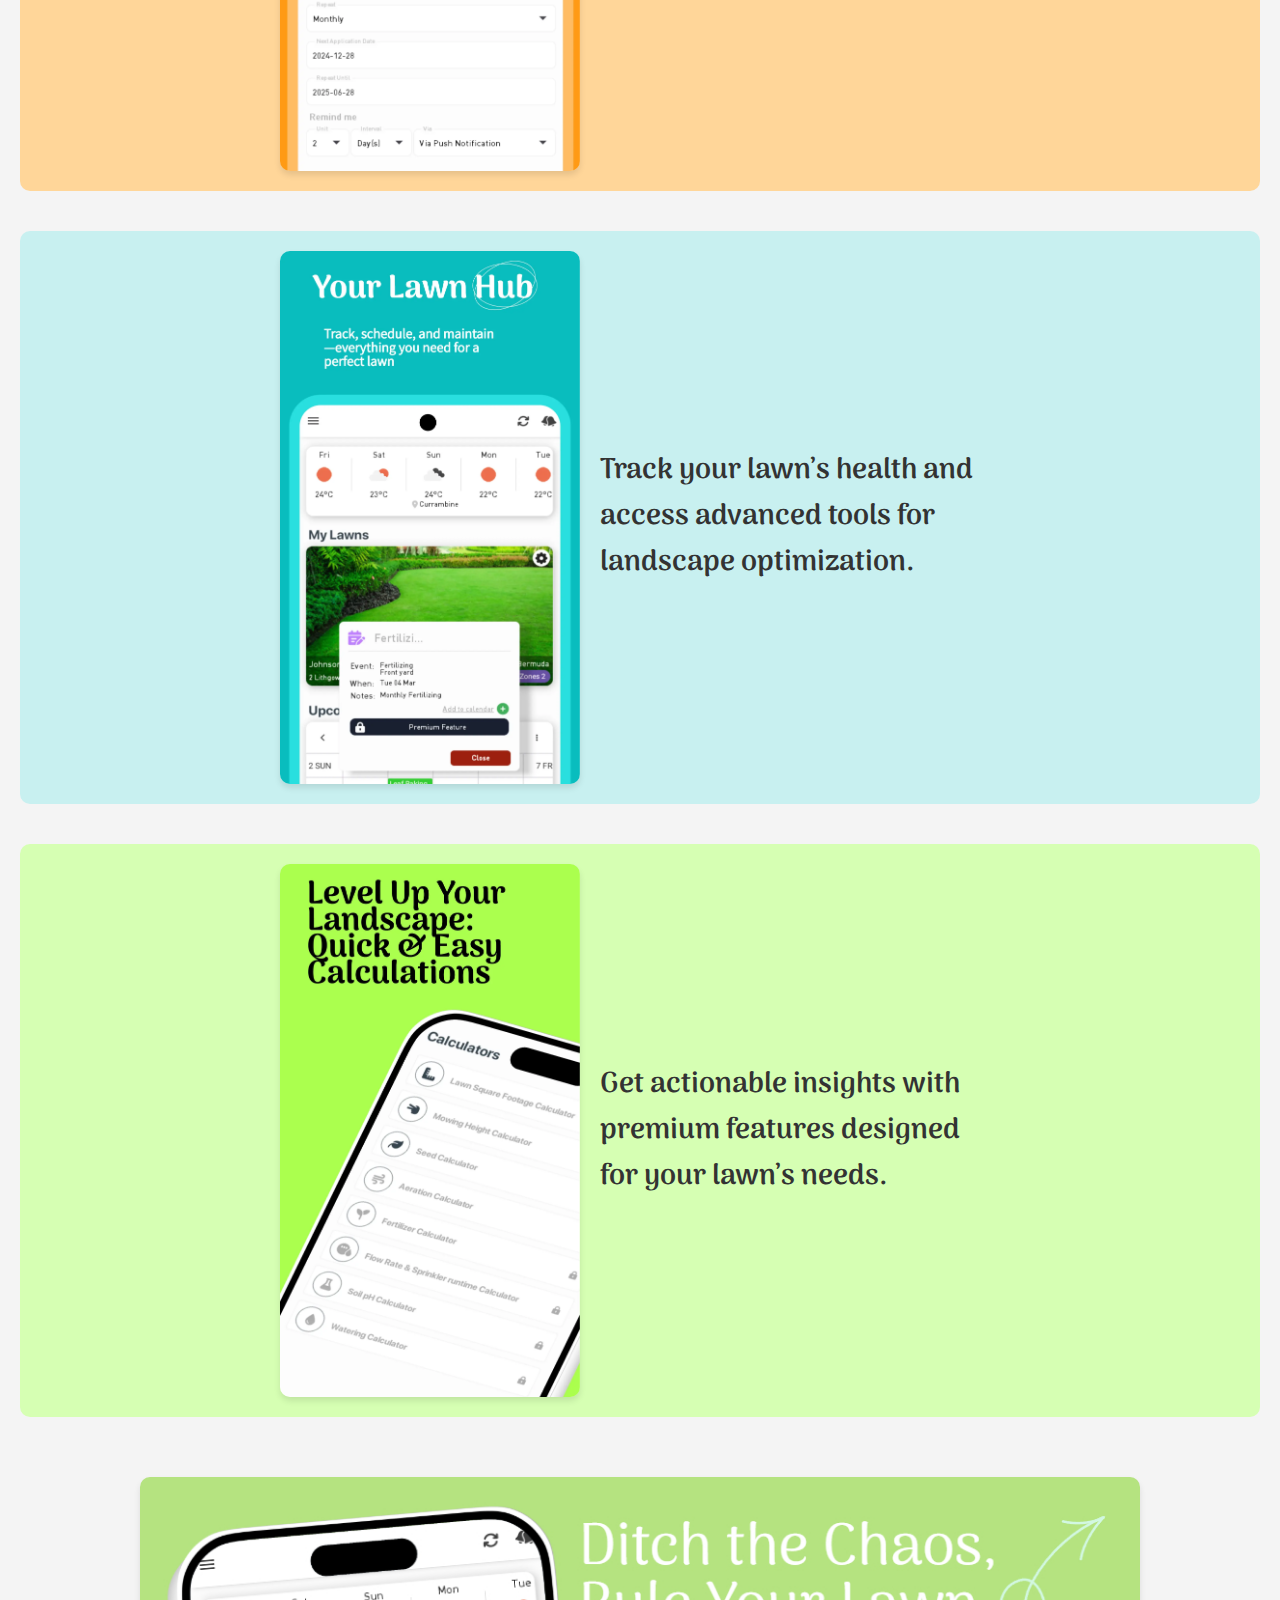
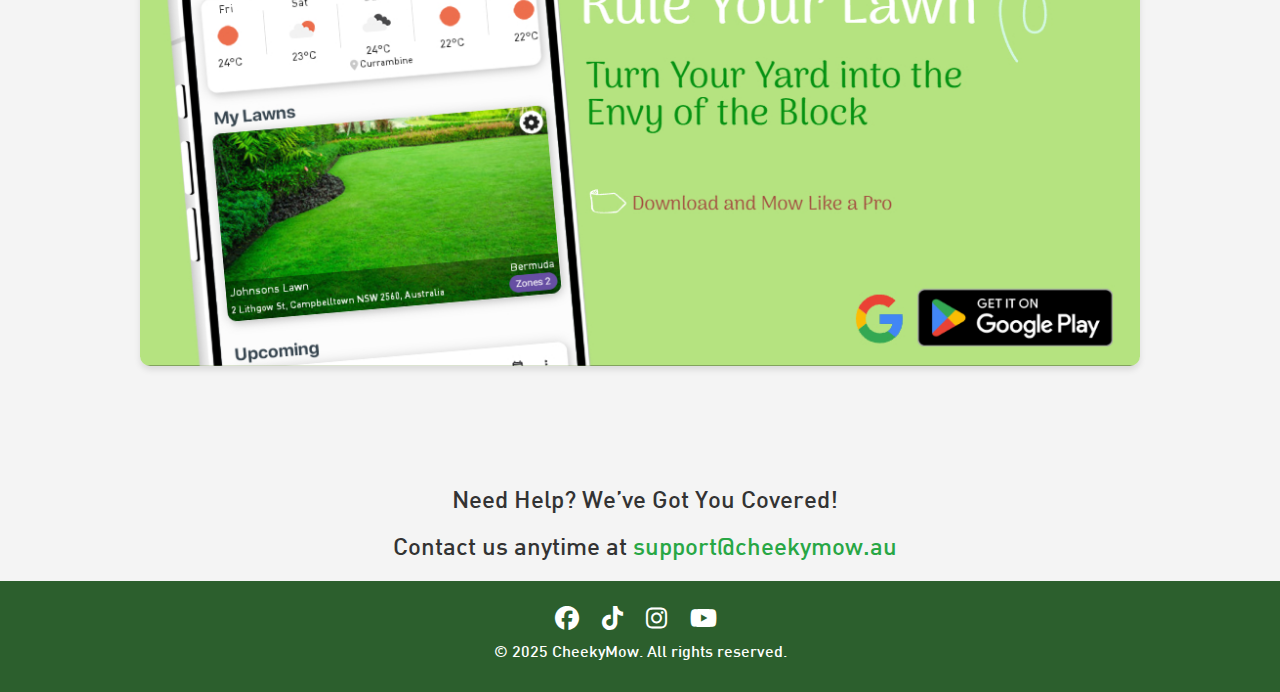
==== commit cc07bea6: "Enable open testing url" ====
--- a/index.html
+++ b/index.html
@@ -1,6 +1,15 @@
 <!DOCTYPE html>
 <html lang="en">
 <head>
+    <!-- Google tag (gtag.js) -->
+    <script async src="https://www.googletagmanager.com/gtag/js?id=G-XVP4CEMY37"></script>
+    <script>
+      window.dataLayer = window.dataLayer || [];
+      function gtag(){dataLayer.push(arguments);}
+      gtag('js', new Date());
+    
+      gtag('config', 'G-XVP4CEMY37');
+    </script>
     <meta charset="UTF-8">
     <meta name="viewport" content="width=device-width, initial-scale=1.0">
     <title>cheekymow - Smart Lawn & Garden Care App</title>
@@ -81,8 +90,8 @@
         <h1>cheekymow - The Smart Lawn & Garden Management App</h2>
         <p>Track your lawn care, watering schedules, and optimize your garden maintenance.</p>
         <div class="cta-buttons">
-            <a href="#" target="_blank" class="btn">
-                <span class="fa-brands">&#xf3ab;</span> Get it on Google Play
+            <a href="https://play.google.com/store/apps/details?id=com.companyname.cheekymow" target="_blank" class="btn">
+                <span class="fa-brands">&#xf3ab;</span> Get it on Google Play(alpha-testing)
             </a>
             <a href="#" class="btn disabled">
                 <span class="fa-brands">&#xf179;</span> Coming Soon
@@ -125,7 +134,7 @@
     
     <footer>
         <div class="social-icons">
-            <a href="#" target="_blank" class="social-btn">
+            <a href="https://www.facebook.com/profile.php?id=61572473565196" target="_blank" class="social-btn">
                 <span class="icon">&#xf09a;</span>
             </a>
             <a href="#" target="_blank" class="social-btn">
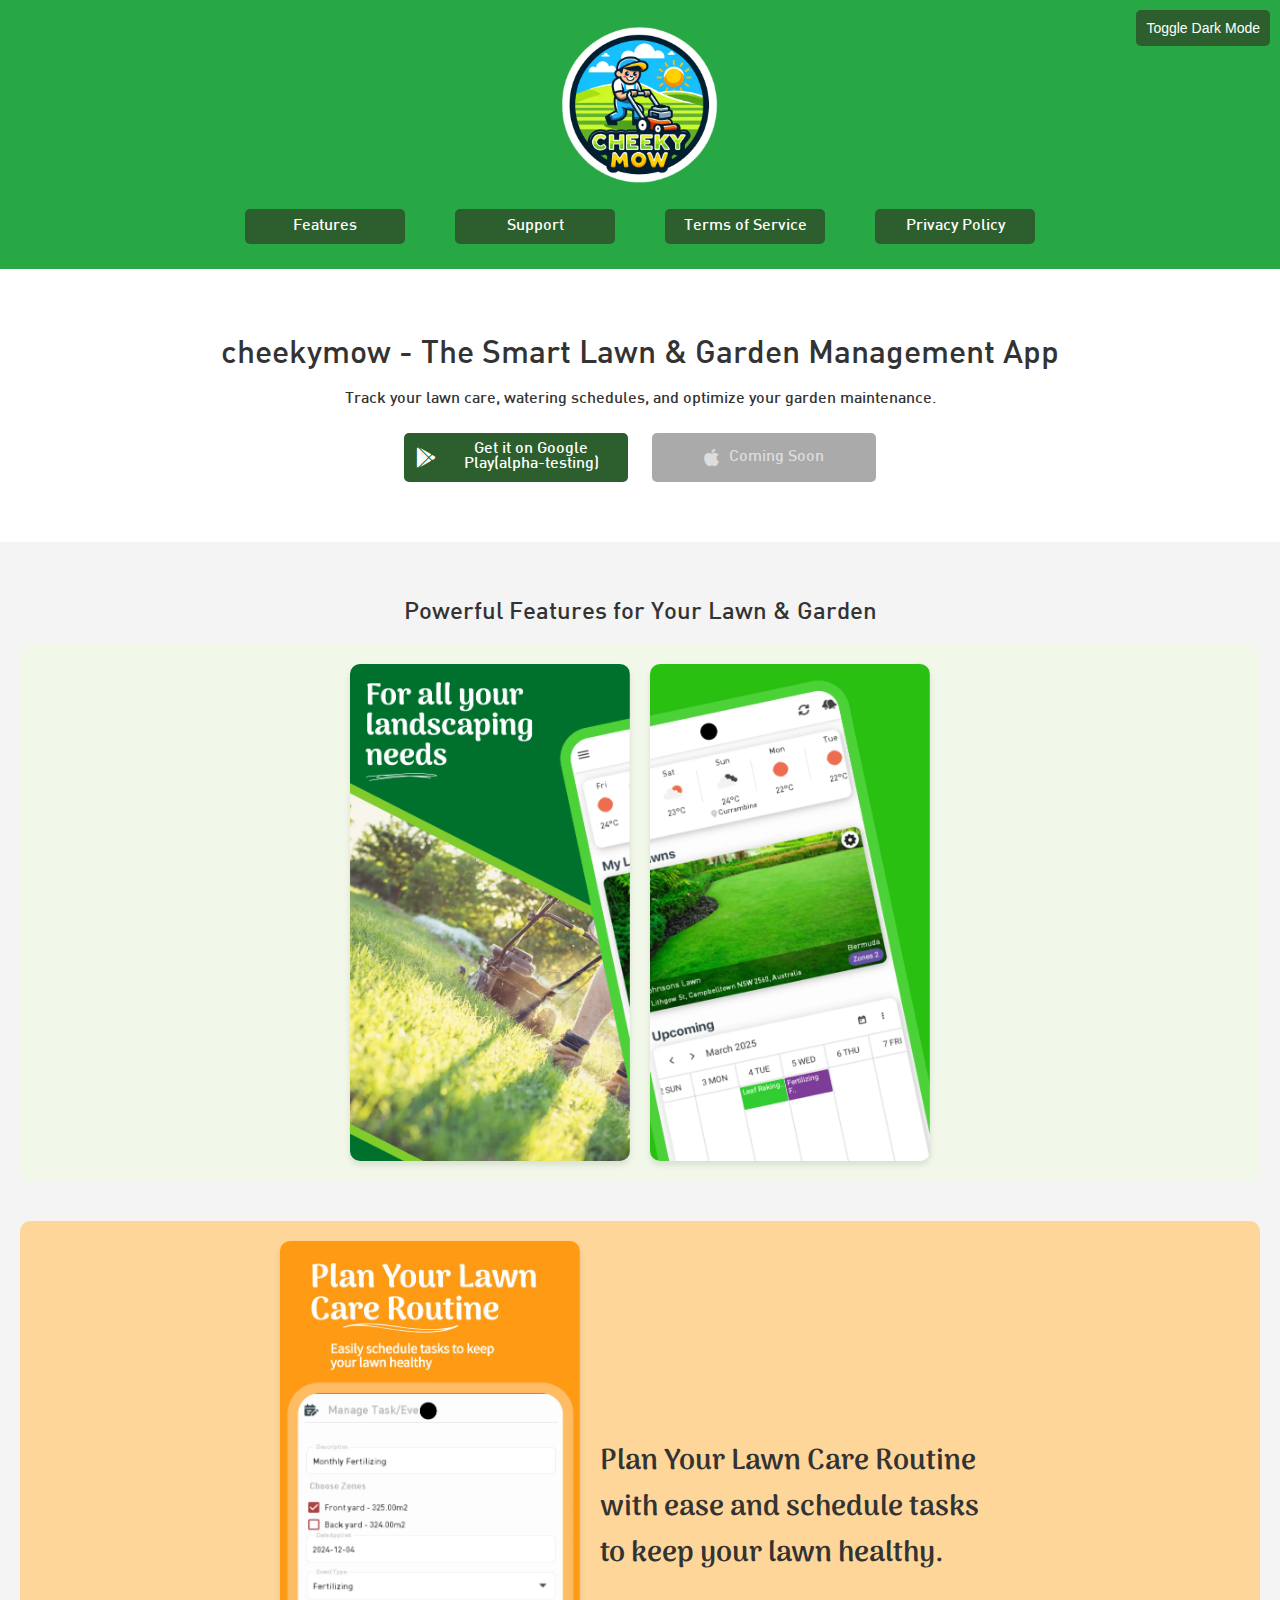
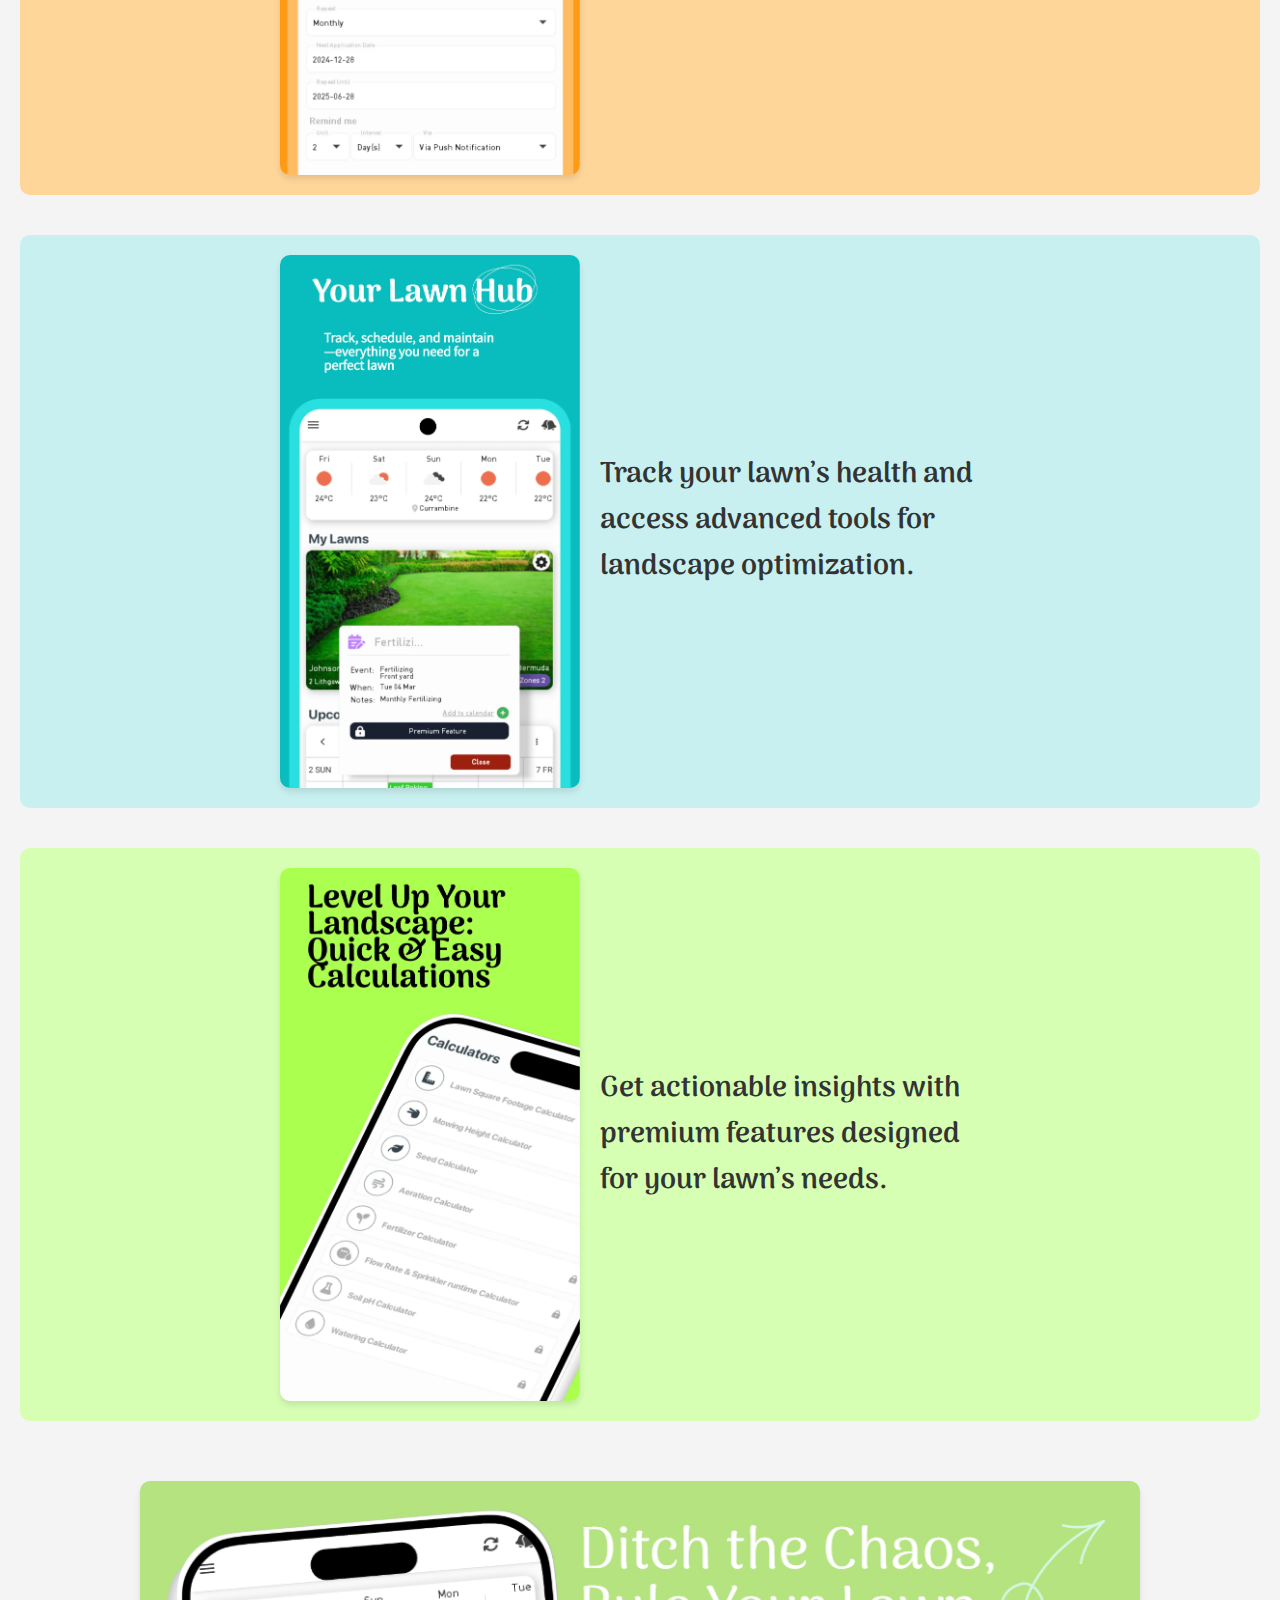
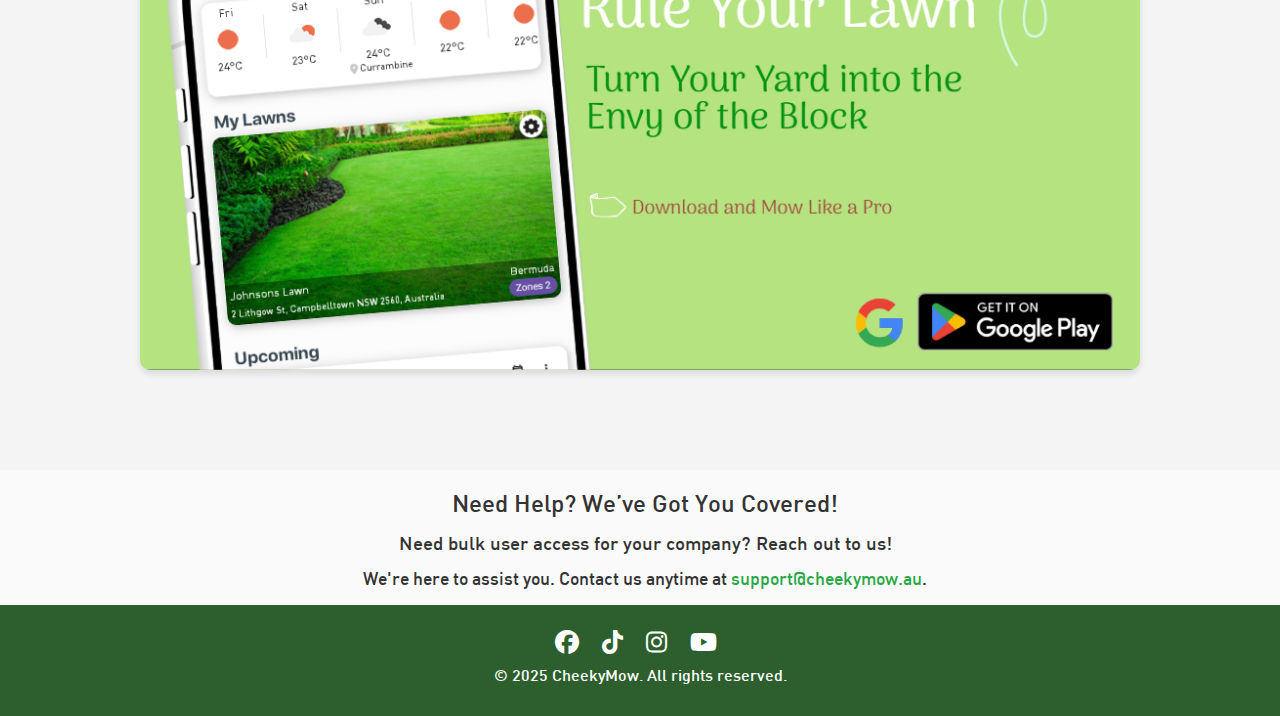
==== commit 819ef88d: "Styled and added bulk user section" ====
--- a/index.html
+++ b/index.html
@@ -129,8 +129,10 @@
     
     <section id="support">
         <h2>Need Help? We’ve Got You Covered!</h2>
-        <p>Contact us anytime at <a href="mailto:support@cheekymow.au">support@cheekymow.au</a></p>
+        <h3>Need bulk user access for your company? Reach out to us!</h3>
+        <p>We're here to assist you. Contact us anytime at <a href="mailto:support@cheekymow.au">support@cheekymow.au</a>.</p>
     </section>
+    
     
     <footer>
         <div class="social-icons">
--- a/styles.css
+++ b/styles.css
@@ -112,12 +112,12 @@
   align-items: center;
   justify-content: center;
   margin: 10px;
-  padding: 10px 20px;
+  padding: 12px;
   background-color: #28a745;
   color: white;
   text-decoration: none;
   border-radius: 5px;
-  font-size: 18px;
+  font-size: 16px;
   gap: 10px;
   width: 200px;
   height: 25px;
@@ -253,6 +253,7 @@
   text-align: center;
   padding: 5px;
   gap: 0px;
+  background-color: #fafafa;
   width: 100%;
 }
 
@@ -263,10 +264,10 @@
 
 #support p {
   font-family: "DIN Medium";
-  font-size: 1.5rem;
+  font-size: 1.1rem;
   font-weight: 700;
   margin: 0 0 10px;
-  line-height: 1.4;
+  line-height: 1;
 }
 
 #support p.subtext {
@@ -285,7 +286,7 @@
 #support a {
   color: #28a745;
   text-decoration: none;
-  font-weight: bold;
+  font-weight: 200;
   font-family: "DIN Medium";
 }
 
--- a/styles.css
+++ b/styles.css
@@ -112,12 +112,12 @@
   align-items: center;
   justify-content: center;
   margin: 10px;
-  padding: 10px 20px;
+  padding: 12px;
   background-color: #28a745;
   color: white;
   text-decoration: none;
   border-radius: 5px;
-  font-size: 18px;
+  font-size: 16px;
   gap: 10px;
   width: 200px;
   height: 25px;
@@ -253,6 +253,7 @@
   text-align: center;
   padding: 5px;
   gap: 0px;
+  background-color: #fafafa;
   width: 100%;
 }
 
@@ -263,10 +264,10 @@
 
 #support p {
   font-family: "DIN Medium";
-  font-size: 1.5rem;
+  font-size: 1.1rem;
   font-weight: 700;
   margin: 0 0 10px;
-  line-height: 1.4;
+  line-height: 1;
 }
 
 #support p.subtext {
@@ -285,7 +286,7 @@
 #support a {
   color: #28a745;
   text-decoration: none;
-  font-weight: bold;
+  font-weight: 200;
   font-family: "DIN Medium";
 }
 
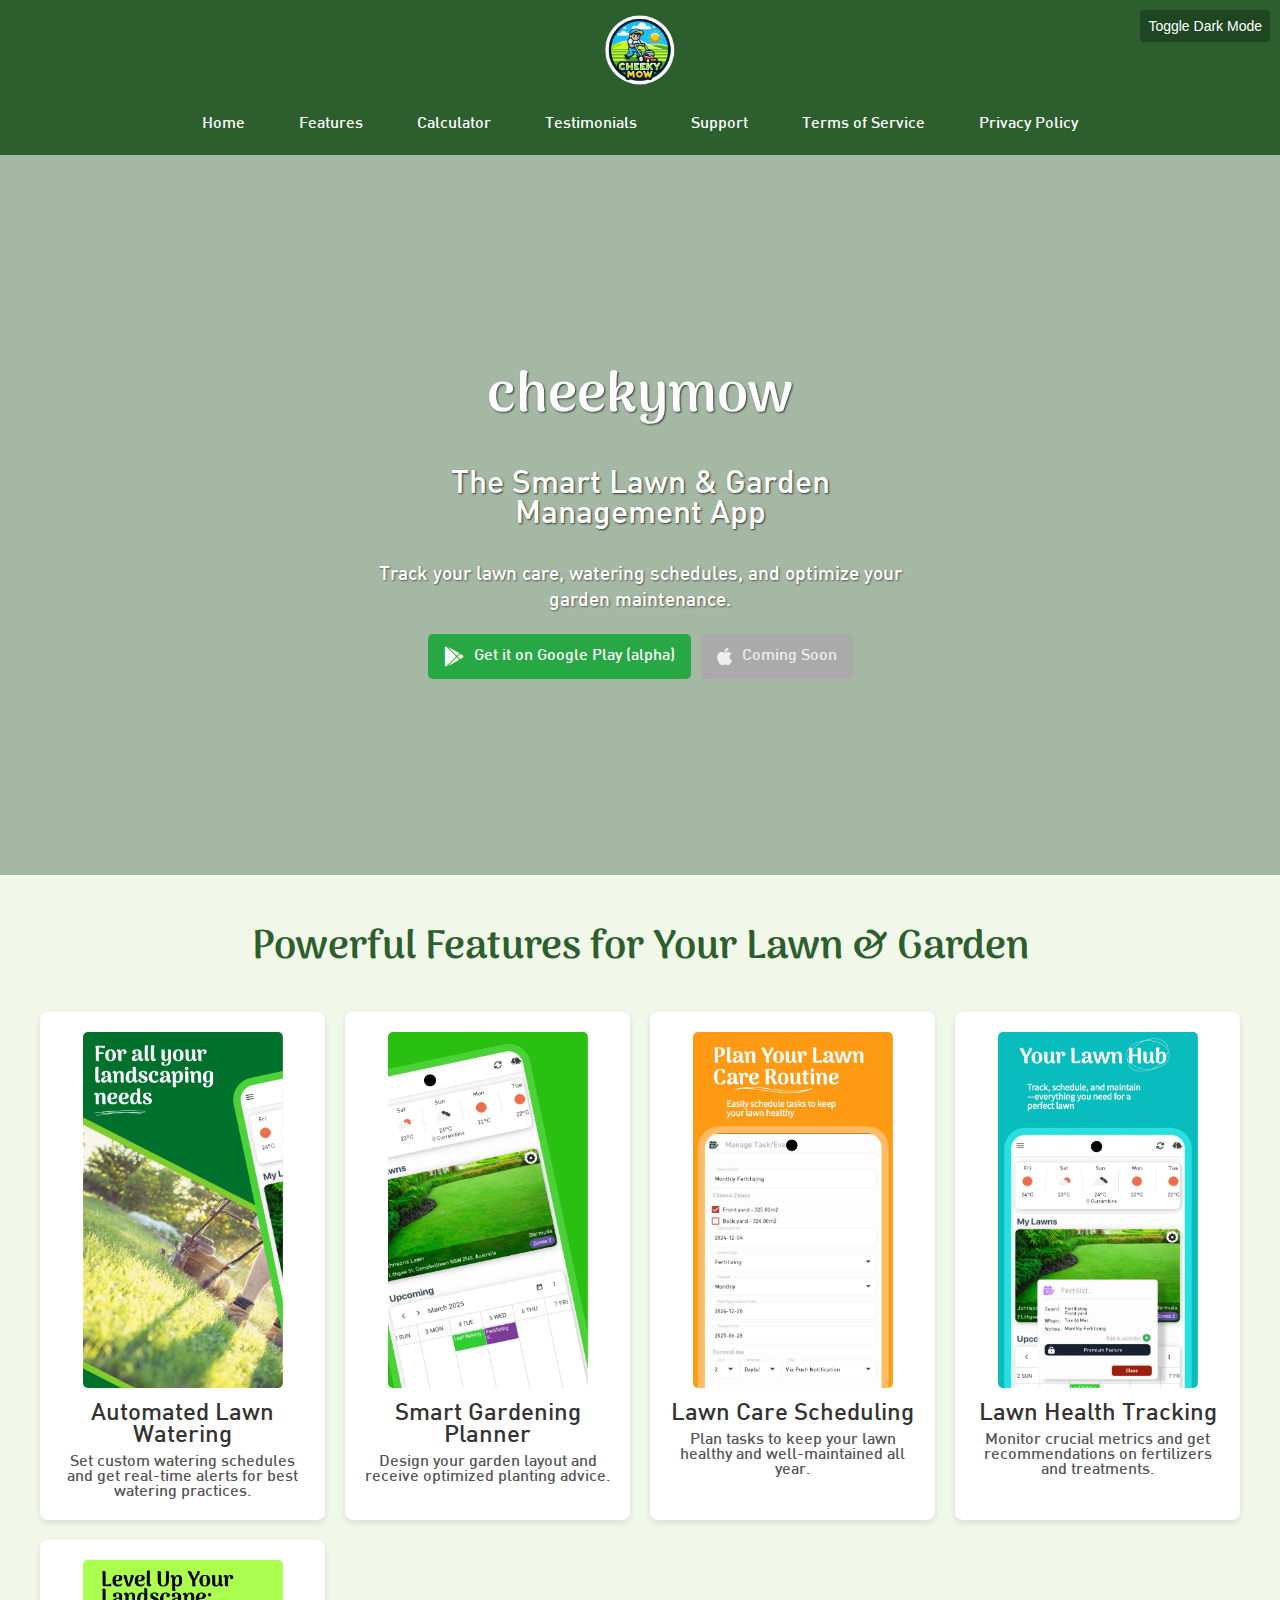
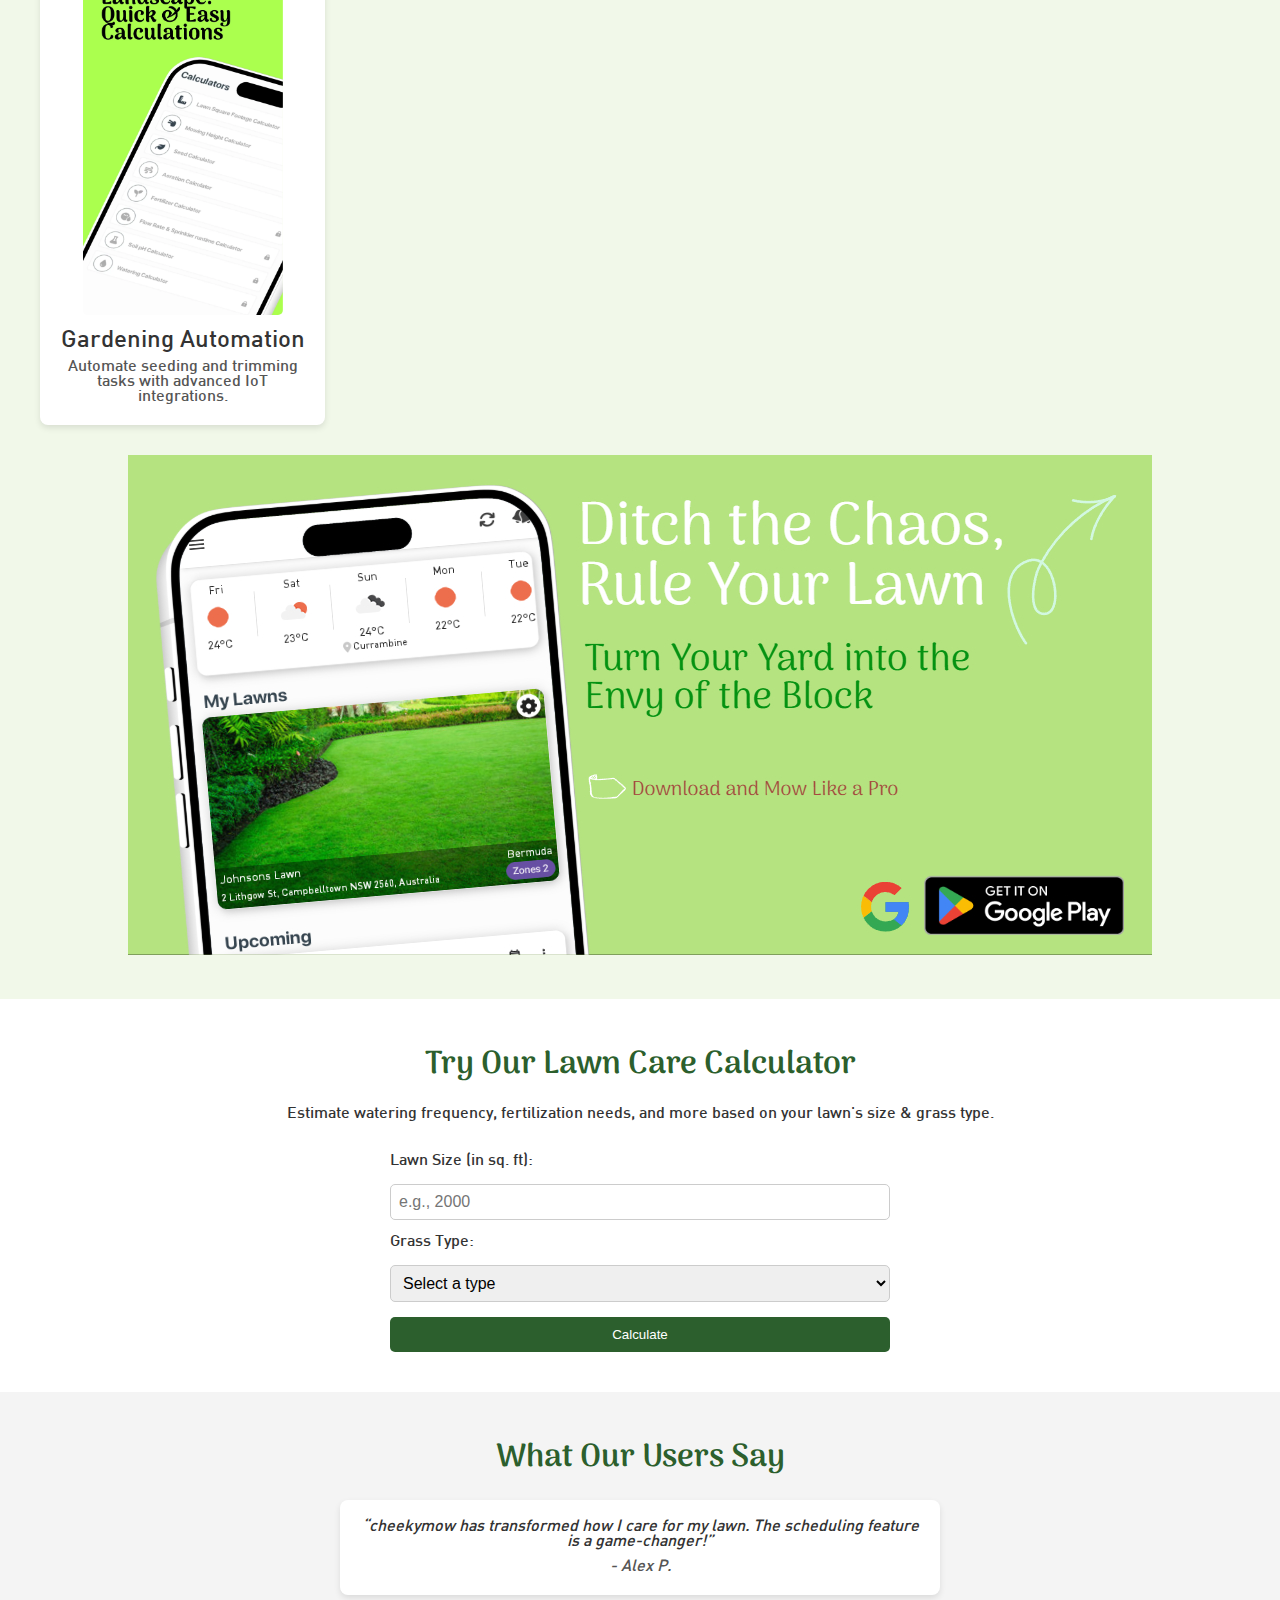
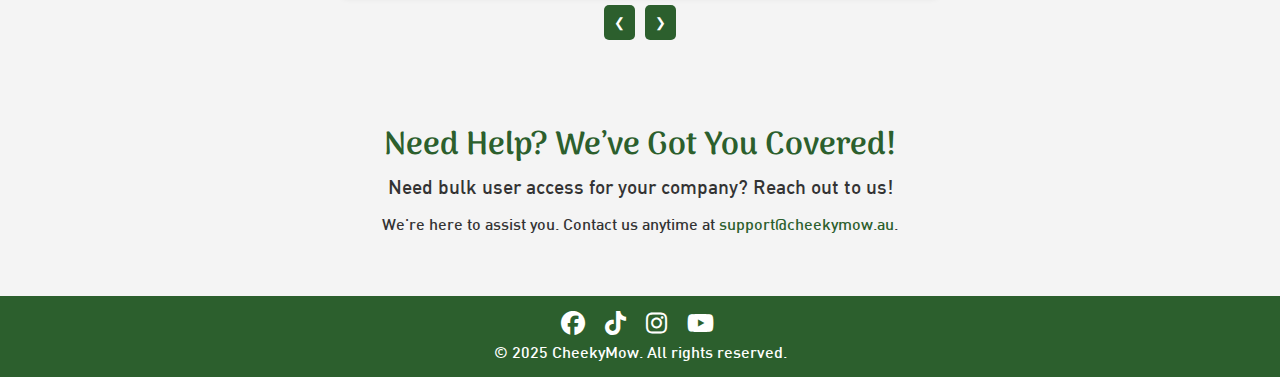
==== commit d2857a43: "Updated styling to be more dynamic" ====
--- a/index.html
+++ b/index.html
@@ -1,15 +1,14 @@
 <!DOCTYPE html>
 <html lang="en">
 <head>
-    <!-- Google tag (gtag.js) -->
     <script async src="https://www.googletagmanager.com/gtag/js?id=G-XVP4CEMY37"></script>
     <script>
       window.dataLayer = window.dataLayer || [];
       function gtag(){dataLayer.push(arguments);}
       gtag('js', new Date());
-    
       gtag('config', 'G-XVP4CEMY37');
     </script>
+
     <meta charset="UTF-8">
     <meta name="viewport" content="width=device-width, initial-scale=1.0">
     <title>cheekymow - Smart Lawn & Garden Care App</title>
@@ -18,67 +17,70 @@
     <meta name="author" content="cheekymow">
     <meta name="robots" content="index, follow">
 
-     <!-- Open Graph / Facebook -->
-     <meta property="og:title" content="cheekymow - Smart Lawn & Garden Care App">
-     <meta property="og:description" content="Track your lawn care, automate watering schedules, and optimize your garden maintenance with cheekymow.">
-     <meta property="og:image" content="https://cheekymow.au/images/features/feature-graphic.jpg">
-     <meta property="og:url" content="https://cheekymow.au">
-     <meta property="og:type" content="website">
+    <meta property="og:title" content="cheekymow - Smart Lawn & Garden Care App">
+    <meta property="og:description" content="Track your lawn care, automate watering schedules, and optimize your garden maintenance with cheekymow.">
+    <meta property="og:image" content="https://cheekymow.au/images/features/feature-graphic.jpg">
+    <meta property="og:url" content="https://cheekymow.au">
+    <meta property="og:type" content="website">
      
-     <!-- Twitter -->
-     <meta name="twitter:card" content="summary_large_image">
-     <meta name="twitter:title" content="cheekymow - Smart Lawn & Garden Care App">
-     <meta name="twitter:description" content="Lawn care made easy! Track watering schedules, automate gardening, and optimize your lawn's health with cheekymow.">
-     <meta name="twitter:image" content="https://cheekymow.au/images/features/feature-graphic.jpg">
+
+    <meta name="twitter:card" content="summary_large_image">
+    <meta name="twitter:title" content="cheekymow - Smart Lawn & Garden Care App">
+    <meta name="twitter:description" content="Lawn care made easy! Track watering schedules, automate gardening, and optimize your lawn's health with cheekymow.">
+    <meta name="twitter:image" content="https://cheekymow.au/images/features/feature-graphic.jpg">
      
-     <!-- Structured Data for SEO -->
-     <script type="application/ld+json">
-     {
-         "@context": "https://schema.org",
-         "@type": "MobileApplication",
-         "name": "cheekymow",
-         "operatingSystem": "ANDROID",
-         "applicationCategory": "Utility",
-         "aggregateRating": {
-             "@type": "AggregateRating",
-             "ratingValue": "4.8",
-             "reviewCount": "1200"
-         },
-         "offers": {
-             "@type": "Offer",
-             "price": "0",
-             "priceCurrency": "USD"
-         }
-     }
-     </script>
-
-     <!-- Register cache -->
-     <script>
-        if ('serviceWorker' in navigator) {
-          window.addEventListener('load', function() {
-            navigator.serviceWorker.register('/sw.js');
-          });
+    <script type="application/ld+json">
+    {
+        "@context": "https://schema.org",
+        "@type": "MobileApplication",
+        "name": "cheekymow",
+        "operatingSystem": "ANDROID",
+        "applicationCategory": "Utility",
+        "aggregateRating": {
+            "@type": "AggregateRating",
+            "ratingValue": "4.8",
+            "reviewCount": "1200"
+        },
+        "offers": {
+            "@type": "Offer",
+            "price": "0",
+            "priceCurrency": "USD"
         }
-    </script>
-<link rel="preload" href="fonts/DIN Medium.ttf" as="font" type="font/ttf" crossorigin="anonymous">
-<link rel="preload" href="images/cheekymow_logo.webp" as="image">
-<link rel="preload" href="styles.css" as="style">
+    }
+    </script>
+
+    <script>
+       if ('serviceWorker' in navigator) {
+         window.addEventListener('load', function() {
+           navigator.serviceWorker.register('/sw.js');
+         });
+       }
+    </script>
+
+    <link rel="preload" href="fonts/DIN Medium.ttf" as="font" type="font/ttf" crossorigin="anonymous">
+    <link rel="preload" href="images/cheekymow_logo.webp" as="image">
+    <link rel="preload" href="styles.css" as="style">
+
     <link rel="stylesheet" href="styles.css">
     <link rel="icon" type="image/x-icon" href="fav.ico">
 </head>
 <body>
     <button id="dark-mode-toggle">Toggle Dark Mode</button>
-<script>
-    const toggleButton = document.getElementById('dark-mode-toggle');
-    toggleButton.addEventListener('click', () => {
-        document.body.classList.toggle('dark-mode');
-    });
-</script>
+    <script>
+        const toggleButton = document.getElementById('dark-mode-toggle');
+        toggleButton.addEventListener('click', () => {
+            document.body.classList.toggle('dark-mode');
+        });
+    </script>
     <header>
-        <img src="images/cheekymow_logo.webp" alt="cheekymow logo" height="180" width="180" >
+        <img src="images/cheekymow_logo.webp" alt="cheekymow logo" class="header-logo" loading="lazy">
         <nav>
             <ul>
+                <li><a href="#hero" class="nav-link">Home</a></li>
                 <li><a href="#features" class="nav-link">Features</a></li>
+                <li><a href="#calculator" class="nav-link">Calculator</a></li>
+                <li><a href="#testimonials" class="nav-link">Testimonials</a></li>
+               
                 <li><a href="#support" class="nav-link">Support</a></li>
                 <li><a href="/tos" class="nav-link">Terms of Service</a></li>
                 <li><a href="/privacy" class="nav-link">Privacy Policy</a></li>
@@ -87,53 +89,124 @@
     </header>
     
     <section id="hero">
-        <h1>cheekymow - The Smart Lawn & Garden Management App</h2>
-        <p>Track your lawn care, watering schedules, and optimize your garden maintenance.</p>
-        <div class="cta-buttons">
-            <a href="https://play.google.com/store/apps/details?id=com.companyname.cheekymow" target="_blank" class="btn">
-                <span class="fa-brands">&#xf3ab;</span> Get it on Google Play(alpha-testing)
-            </a>
-            <a href="#" class="btn disabled">
-                <span class="fa-brands">&#xf179;</span> Coming Soon
-            </a>
-        </div>        
+        <video class="hero-video" autoplay muted loop playsinline>
+            <source src="videos/hero-bg.mp4" type="video/mp4">
+            Your browser does not support the video tag.
+        </video>
+
+        <div class="hero-overlay"></div>
+        <div class="hero-content">
+            <h1>cheekymow</h1>
+            <h2>The Smart Lawn &amp; Garden Management App</h2>
+            <p>Track your lawn care, watering schedules, and optimize your garden maintenance.</p>
+            <div class="cta-buttons">
+                <a href="https://play.google.com/store/apps/details?id=com.companyname.cheekymow" target="_blank" class="btn">
+                    <span class="fa-brands">&#xf3ab;</span> Get it on Google Play (alpha)
+                </a>
+                <a href="#" class="btn disabled">
+                    <span class="fa-brands">&#xf179;</span> Coming Soon
+                </a>
+            </div>
+        </div>
     </section>
     
     <section id="features">
-        <h2>Powerful Features for Your Lawn & Garden</h2>
-    
-        <div class="feature-row">
-            <img src="images/features/image1.webp" alt="Automated Lawn Watering" loading="lazy" class="responsive-img">
-            <img src="images/features/image2.webp" alt="Smart Gardening Planner" loading="lazy" class="responsive-img">
-        </div>
-    
-        <div class="feature-section">
-            <img src="images/features/image3.webp" alt="Lawn Care Scheduling" loading="lazy" class="responsive-img">
-            <p>Plan Your Lawn Care Routine with ease and schedule tasks to keep your lawn healthy.</p>
-        </div>
-    
-        <div class="feature-section">
-            <img src="images/features/image4.webp" alt="Lawn Health Tracking" loading="lazy" class="responsive-img">
-            <p>Track your lawn’s health and access advanced tools for landscape optimization.</p>
-        </div>
-    
-        <div class="feature-section">
-            <img src="images/features/image5.webp" alt="Gardening Automation" loading="lazy" class="responsive-img">
-            <p>Get actionable insights with premium features designed for your lawn’s needs.</p>
-        </div>
-    
-        <div class="feature-section feature-wide" loading="lazy" >
-            <img src="images/features/feature-graphic.webp" alt="cheekymow Lawn Care App" class="responsive-img">
-        </div>
-    </section>
-    
+        <h2>Powerful Features for Your Lawn &amp; Garden</h2>
+
+        <div class="features-grid">
+            <div class="feature-card">
+                <img src="images/features/image1.webp" alt="Automated Lawn Watering" loading="lazy" class="responsive-img">
+                <h3>Automated Lawn Watering</h3>
+                <p>Set custom watering schedules and get real-time alerts for best watering practices.</p>
+            </div>
+            <div class="feature-card">
+                <img src="images/features/image2.webp" alt="Smart Gardening Planner" loading="lazy" class="responsive-img">
+                <h3>Smart Gardening Planner</h3>
+                <p>Design your garden layout and receive optimized planting advice.</p>
+            </div>
+            <div class="feature-card">
+                <img src="images/features/image3.webp" alt="Lawn Care Scheduling" loading="lazy" class="responsive-img">
+                <h3>Lawn Care Scheduling</h3>
+                <p>Plan tasks to keep your lawn healthy and well-maintained all year.</p>
+            </div>
+            <div class="feature-card">
+                <img src="images/features/image4.webp" alt="Lawn Health Tracking" loading="lazy" class="responsive-img">
+                <h3>Lawn Health Tracking</h3>
+                <p>Monitor crucial metrics and get recommendations on fertilizers and treatments.</p>
+            </div>
+            <div class="feature-card">
+                <img src="images/features/image5.webp" alt="Gardening Automation" loading="lazy" class="responsive-img">
+                <h3>Gardening Automation</h3>
+                <p>Automate seeding and trimming tasks with advanced IoT integrations.</p>
+            </div>
+        </div>
+
+        <div class="feature-wide">
+            <img src="images/features/feature-graphic.webp" alt="cheekymow Lawn Care App" class="responsive-img" loading="lazy">
+        </div>
+    </section>
+
+    <section id="calculator">
+        <h2>Try Our Lawn Care Calculator</h2>
+        <p>Estimate watering frequency, fertilization needs, and more based on your lawn's size &amp; grass type.</p>
+
+        <div class="calculator-container">
+            <form id="lawn-calculator-form">
+                <label for="lawn-size">Lawn Size (in sq. ft):</label>
+                <input type="number" id="lawn-size" name="lawn-size" placeholder="e.g., 2000" min="1" required>
+
+                <label for="grass-type">Grass Type:</label>
+                <select id="grass-type" name="grass-type" required>
+                    <option value="">Select a type</option>
+                    <option value="warm-season">Warm Season Grass</option>
+                    <option value="cool-season">Cool Season Grass</option>
+                </select>
+
+                <button type="submit" class="btn">Calculate</button>
+            </form>
+
+            <div class="calculator-result" id="calculator-result" style="display:none;">
+                <h3>Recommended Care</h3>
+                <p id="water-frequency"></p>
+                <p id="fertilizer-advice"></p>
+            </div>
+        </div>
+    </section>
+
+    <section id="testimonials">
+        <h2>What Our Users Say</h2>
+        <div class="carousel-container">
+            <div class="carousel-slide active">
+                <blockquote>
+                    “cheekymow has transformed how I care for my lawn. The scheduling feature is a game-changer!”
+                </blockquote>
+                <cite>- Alex P.</cite>
+            </div>
+            <div class="carousel-slide">
+                <blockquote>
+                    “I love the personalized watering recommendations. My grass has never looked this green!”
+                </blockquote>
+                <cite>- Morgan T.</cite>
+            </div>
+            <div class="carousel-slide">
+                <blockquote>
+                    “Super user-friendly interface and great support. Highly recommend to new gardeners!”
+                </blockquote>
+                <cite>- Jamie L.</cite>
+            </div>
+        </div>
+        <div class="carousel-controls">
+            <button class="carousel-btn" id="prevBtn">&#10094;</button>
+            <button class="carousel-btn" id="nextBtn">&#10095;</button>
+        </div>
+    </section>
+
     <section id="support">
         <h2>Need Help? We’ve Got You Covered!</h2>
         <h3>Need bulk user access for your company? Reach out to us!</h3>
         <p>We're here to assist you. Contact us anytime at <a href="mailto:support@cheekymow.au">support@cheekymow.au</a>.</p>
     </section>
-    
-    
+
     <footer>
         <div class="social-icons">
             <a href="https://www.facebook.com/profile.php?id=61572473565196" target="_blank" class="social-btn">
@@ -153,15 +226,54 @@
     </footer>
     
     <a href="#" id="jump-to-top">↑ Top</a>
+
     <script>
         const jumpToTopButton = document.getElementById("jump-to-top");
-    
         window.addEventListener("scroll", () => {
-            if (window.scrollY > 200) {
-                jumpToTopButton.style.display = "block";
-            } else {
-                jumpToTopButton.style.display = "none";
-            }
+            jumpToTopButton.style.display = window.scrollY > 200 ? "block" : "none";
+        });
+
+        const slides = document.querySelectorAll(".carousel-slide");
+        const prevBtn = document.getElementById("prevBtn");
+        const nextBtn = document.getElementById("nextBtn");
+        let currentSlide = 0;
+
+        function showSlide(index) {
+            slides.forEach((slide, idx) => {
+                slide.classList.remove("active");
+                if (idx === index) slide.classList.add("active");
+            });
+        }
+
+        prevBtn.addEventListener("click", () => {
+            currentSlide = (currentSlide - 1 + slides.length) % slides.length;
+            showSlide(currentSlide);
+        });
+
+        nextBtn.addEventListener("click", () => {
+            currentSlide = (currentSlide + 1) % slides.length;
+            showSlide(currentSlide);
+        });
+
+        const calculatorForm = document.getElementById("lawn-calculator-form");
+        const calculatorResult = document.getElementById("calculator-result");
+        const waterFrequency = document.getElementById("water-frequency");
+        const fertilizerAdvice = document.getElementById("fertilizer-advice");
+
+        calculatorForm.addEventListener("submit", (e) => {
+            e.preventDefault();
+            const sizeValue = Number(document.getElementById("lawn-size").value);
+            const grassType = document.getElementById("grass-type").value;
+
+            let frequency = grassType === "warm-season" ? 3 : 2;
+            let fertilizer = grassType === "warm-season" 
+                                ? "Use a nitrogen-rich fertilizer monthly in summer." 
+                                : "Use a balanced fertilizer in spring and fall.";
+
+            waterFrequency.textContent = `Recommended watering: ~${frequency} times per week for ${sizeValue} sq. ft.`;
+            fertilizerAdvice.textContent = fertilizer;
+
+            calculatorResult.style.display = "block";
         });
     </script>
 </body>
--- a/styles.css
+++ b/styles.css
@@ -1,6 +1,7 @@
+/* FONT-FACES */
 @font-face {
   font-family: "DIN Medium";
-  src: url("fonts/DIN\ Medium.ttf") format("truetype");
+  src: url("fonts/DIN Medium.ttf") format("truetype");
   font-weight: 600;
   font-display: swap;
 }
@@ -21,279 +22,68 @@
   font-display: swap;
 }
 
+/* GLOBALS */
+* {
+  box-sizing: border-box;
+  margin: 0;
+  padding: 0;
+}
+
 body {
   font-family: "DIN Medium", sans-serif;
-  margin: 0;
-  padding: 0;
   background-color: #f4f4f4;
   color: #333;
   transition: background-color 0.3s, color 0.3s;
 }
 
+a {
+  text-decoration: none;
+}
+
+.dark-mode {
+  background-color: #222;
+  color: #ddd;
+}
+
+/* HEADER / NAVIGATION */
 header {
-  background-color: #28a745;
-  color: white;
-  padding: 15px;
-  text-align: center;
-}
-
-nav {
-  background-color: #28a745;
-  text-align: center;
-  padding: 10px;
+  background-color: #2c5f2d; /* darker green */
+  padding: 10px 20px;
+  text-align: center;
+  position: relative;
+}
+
+.header-logo {
+  height: 80px;
+  width: auto;
 }
 
 nav ul {
   list-style: none;
-  padding: 0;
-
-  margin: 0;
-  display: flex;
+  display: flex;
+  flex-wrap: wrap;
   justify-content: center;
-  gap: 20px;
-  flex-wrap: wrap;
-}
-
-nav ul li {
-  display: inline;
-  margin: 0 15px;
+  margin-top: 10px;
 }
 
 nav ul li a {
-  color: white;
-  text-decoration: none;
-  font-weight: bold;
-  transition: color 0.3s ease, background-color 0.3s ease;
-  padding: 10px 15px;
-  border-radius: 5px;
-  display: inline-block;
+  color: #ffffff;
+  font-weight: 500;
+  margin: 5px 15px;
+  padding: 8px 12px;
+  border-radius: 4px;
+  transition: background-color 0.3s;
 }
 
 nav ul li a:hover {
-  background-color: #3c773c;
+  background-color: #3c773c; /* complementary green on hover */
 }
 
 .nav-link {
   display: inline-block;
-  width: 130px;
-  text-align: center;
-}
-
-#content {
-  max-width: 800px;
-  margin: 40px auto;
-  padding: 20px;
-  background-color: #fff;
-  border-radius: 10px;
-  box-shadow: 0 4px 6px rgba(0, 0, 0, 0.1);
-}
-
-#content h2,
-#content h3 {
-  font-family: "DIN Medium";
-  color: #333;
-}
-
-#content p {
-  font-family: "DIN Medium", cursive;
-  font-size: 1rem;
-  line-height: 1.6;
-  color: #555;
-}
-
-#hero {
-  text-align: center;
-  padding: 50px 20px;
-  background-color: #fff;
-}
-
-.cta-buttons .btn {
-  display: inline-flex;
-  align-items: center;
-  justify-content: center;
-  margin: 10px;
-  padding: 12px;
-  background-color: #28a745;
-  color: white;
-  text-decoration: none;
-  border-radius: 5px;
-  font-size: 16px;
-  gap: 10px;
-  width: 200px;
-  height: 25px;
-}
-
-.cta-buttons .btn .fa-brands {
-  font-family: "FontAwesomeBrands";
-  font-size: 20px;
-}
-
-.cta-buttons .btn:hover {
-  background-color: #218838;
-}
-
-.cta-buttons .btn.disabled {
-  background-color: #aaa;
-  color: #ddd;
-  cursor: not-allowed;
-  pointer-events: none;
-}
-
-.responsive-img {
-  max-width: 100%;
-  height: auto;
-  display: block;
-}
-
-.responsive-logo {
-  max-width: 15rem;
-  height: auto;
-}
-
-#features {
-  padding: 40px 20px;
-  text-align: center;
-}
-
-.feature-row {
-  display: flex;
-  flex-wrap: wrap;
-  justify-content: center;
-  gap: 20px;
-  margin-bottom: 40px;
-  padding: 20px;
-  background-color: #f1f8e9;
-  border-radius: 10px;
-}
-
-.feature-row img {
-  max-width: 280px;
-  width: 45%;
-  border-radius: 10px;
-  box-shadow: 0 4px 6px rgba(0, 0, 0, 0.1);
-}
-
-.feature-section {
-  margin-bottom: 40px;
-  padding: 20px;
-  border-radius: 10px;
-  display: flex;
-  flex-wrap: wrap;
-  align-items: center;
-  justify-content: center;
-  gap: 20px;
-}
-
-.feature-section p {
-  font-family: "Arima", cursive;
-  font-size: 1.8rem;
-  font-weight: 700;
-  color: #333;
-  margin: 0;
-  max-width: 400px;
-  line-height: 1.6;
-  text-align: left;
-  width: 45%;
-}
-
-#features,
-.feature-section {
-  min-height: 450px;
-}
-
-.feature-section:nth-child(3) {
-  background-color: #ffd699;
-}
-
-.feature-section:nth-child(4) {
-  background-color: #c8f0f0;
-}
-
-.feature-section:nth-child(5) {
-  background-color: #d6ffb3;
-}
-
-.feature-section img {
-  max-width: 300px;
-  width: 45%;
-  border-radius: 10px;
-  box-shadow: 0 4px 6px rgba(0, 0, 0, 0.1);
-}
-
-.feature-section p {
-  font-family: "Arima", cursive;
-  font-size: 1.8rem;
-  font-weight: 700;
-  color: #333;
-  margin: 0;
-  max-width: 400px;
-  line-height: 1.6;
-  text-align: left;
-  width: 45%;
-}
-
-.feature-wide {
-  display: flex;
-  flex-wrap: wrap;
-  align-items: center;
-  justify-content: center;
-  padding: 20px;
-}
-
-.feature-wide img {
-  max-width: 1000px;
-  width: 100%;
-  border-radius: 10px;
-  box-shadow: 0 4px 6px rgba(0, 0, 0, 0.1);
-  margin: 0 auto;
-  display: inline;
-}
-
-#support {
-  text-align: center;
-  padding: 5px;
-  gap: 0px;
-  background-color: #fafafa;
-  width: 100%;
-}
-
-.dark-mode #support {
-  background-color: #2c2c2c;
-  color: #ddd;
-}
-
-#support p {
-  font-family: "DIN Medium";
-  font-size: 1.1rem;
-  font-weight: 700;
-  margin: 0 0 10px;
-  line-height: 1;
-}
-
-#support p.subtext {
-  font-family: "DIN Medium";
-  font-size: 1.2rem;
-  font-weight: 400;
-  color: #555;
-  margin: 0;
-}
-
-.dark-mode #support p.subtext {
-  color: #bbb;
-  font-family: "DIN Medium";
-}
-
-#support a {
-  color: #28a745;
-  text-decoration: none;
-  font-weight: 200;
-  font-family: "DIN Medium";
-}
-
-.dark-mode #support a {
-  color: #4caf50;
-}
-
+}
+
+/* DARK MODE TOGGLE */
 #dark-mode-toggle {
   position: fixed;
   top: 10px;
@@ -301,96 +91,407 @@
   background-color: #1e4620;
   color: white;
   border: none;
+  padding: 8px;
+  cursor: pointer;
+  border-radius: 4px;
+  font-size: 14px;
+  z-index: 1000;
+}
+#dark-mode-toggle:hover {
+  background-color: #3c773c;
+}
+
+/* HERO SECTION */
+#hero {
+  position: relative;
+  width: 100%;
+  height: 80vh;
+  overflow: hidden;
+  display: flex;
+  align-items: center;
+  justify-content: center;
+  text-align: center;
+  color: #fff;
+}
+
+/* Hero Video Background */
+.hero-video {
+  position: absolute;
+  top: 0;
+  left: 0;
+  width: 100%;
+  height: 100%;
+  object-fit: cover;
+}
+
+/* Optional: A slight overlay to darken the background video */
+.hero-overlay {
+  position: absolute;
+  top: 0;
+  left: 0;
+  width: 100%;
+  height: 100%;
+  background: rgba(44, 95, 45, 0.4);
+}
+
+/* Hero Content */
+.hero-content {
+  position: relative;
+  z-index: 1;
+  max-width: 600px;
+  padding: 0 20px;
+}
+
+.hero-content h1 {
+  font-family: "Arima", cursive;
+  font-size: 3.5rem;
+  margin-bottom: 0.5em;
+  text-shadow: 1px 1px 2px rgba(0,0,0,0.7);
+}
+
+.hero-content h2 {
+  font-size: 2rem;
+  margin-bottom: 1em;
+  text-shadow: 1px 1px 2px rgba(0,0,0,0.7);
+}
+
+.hero-content p {
+  font-size: 1.2rem;
+  margin-bottom: 1em;
+  line-height: 1.4;
+  text-shadow: 1px 1px 2px rgba(0,0,0,0.5);
+}
+
+/* CTA Buttons */
+.cta-buttons {
+  display: flex;
+  flex-wrap: wrap;
+  gap: 10px;
+  justify-content: center;
+}
+
+.cta-buttons .btn {
+  display: inline-flex;
+  align-items: center;
+  justify-content: center;
+  background-color: #28a745;
+  color: white;
+  padding: 12px 16px;
+  border-radius: 5px;
+  font-size: 16px;
+  gap: 10px;
+  transition: background-color 0.3s;
+}
+
+.cta-buttons .btn:hover {
+  background-color: #218838;
+}
+
+.btn.disabled {
+  background-color: #aaa;
+  color: #eee;
+  cursor: not-allowed;
+  pointer-events: none;
+}
+
+.btn .fa-brands {
+  font-family: "FontAwesomeBrands";
+  font-size: 20px;
+}
+
+/* FEATURES SECTION */
+#features {
+  padding: 40px 20px;
+  text-align: center;
+  background-color: #f1f8e9;
+}
+
+#features h2 {
+  font-family: "Arima", cursive;
+  font-size: 2.5rem;
+  margin-bottom: 2rem;
+  color: #2c5f2d;
+}
+
+.features-grid {
+  display: grid;
+  grid-template-columns: repeat(auto-fit, minmax(250px, 1fr));
+  gap: 20px;
+  margin: 0 auto;
+  max-width: 1200px;
+}
+
+/* Material Design-like Cards */
+.feature-card {
+  background-color: #fff;
+  border-radius: 8px;
+  box-shadow: 0 3px 6px rgba(0,0,0,0.1);
+  padding: 20px;
+  transition: transform 0.3s ease, box-shadow 0.3s ease;
+  display: flex;
+  flex-direction: column;
+  align-items: center;
+}
+
+.feature-card:hover {
+  transform: translateY(-5px);
+  box-shadow: 0 6px 12px rgba(0,0,0,0.15);
+}
+
+.feature-card img {
+  width: 100%;
+  max-width: 200px;
+  margin-bottom: 15px;
+  border-radius: 5px;
+}
+
+.feature-card h3 {
+  font-family: "DIN Medium";
+  font-size: 1.5rem;
+  margin-bottom: 0.5rem;
+  color: #333;
+}
+
+.feature-card p {
+  font-size: 1rem;
+  color: #555;
+}
+
+/* Wide Feature Showcase */
+.feature-wide {
+  margin-top: 30px;
+}
+
+/* Calculator Section */
+#calculator {
+  padding: 40px 20px;
+  background-color: #fff;
+  text-align: center;
+}
+
+#calculator h2 {
+  font-family: "Arima", cursive;
+  font-size: 2rem;
+  color: #2c5f2d;
+  margin-bottom: 1rem;
+}
+
+#calculator p {
+  font-size: 1rem;
+  color: #333;
+  margin-bottom: 2rem;
+}
+
+.calculator-container {
+  max-width: 500px;
+  margin: 0 auto;
+  text-align: left;
+}
+
+.calculator-container form {
+  display: flex;
+  flex-direction: column;
+  gap: 15px;
+}
+
+.calculator-container label {
+  font-weight: 600;
+  color: #333;
+}
+
+.calculator-container input,
+.calculator-container select {
+  padding: 8px;
+  border: 1px solid #ccc;
+  border-radius: 5px;
+  font-size: 1rem;
+}
+
+.calculator-container button {
+  background-color: #2c5f2d;
+  color: #fff;
+  border: none;
+  border-radius: 5px;
   padding: 10px;
   cursor: pointer;
+}
+.calculator-container button:hover {
+  background-color: #3c773c;
+}
+
+.calculator-result {
+  margin-top: 20px;
+  background-color: #f1f8e9;
+  padding: 20px;
+  border-radius: 8px;
+}
+
+.calculator-result h3 {
+  margin-bottom: 10px;
+}
+
+/* TESTIMONIALS SECTION */
+#testimonials {
+  background-color: #f4f4f4;
+  padding: 40px 20px;
+  text-align: center;
+}
+
+#testimonials h2 {
+  font-family: "Arima", cursive;
+  font-size: 2rem;
+  color: #2c5f2d;
+  margin-bottom: 1rem;
+}
+
+.carousel-container {
+  position: relative;
+  max-width: 600px;
+  margin: 0 auto;
+}
+
+.carousel-slide {
+  display: none; /* Hide all slides by default */
+  padding: 20px;
+}
+
+.carousel-slide.active {
+  display: block; /* Show active slide */
+  background-color: #fff;
+  border-radius: 8px;
+  box-shadow: 0 3px 6px rgba(0,0,0,0.1);
+}
+
+blockquote {
+  font-style: italic;
+  margin-bottom: 10px;
+  color: #333;
+}
+
+cite {
+  font-weight: 600;
+  color: #555;
+}
+
+.carousel-controls {
+  display: flex;
+  justify-content: center;
+  margin-top: 10px;
+}
+
+.carousel-btn {
+  background: #2c5f2d;
+  color: #fff;
+  border: none;
+  padding: 10px;
+  margin: 0 5px;
   border-radius: 5px;
-  font-size: 14px;
-  z-index: 1000;
-}
-
-#dark-mode-toggle:hover {
-  background: #218838;
-}
-
-.dark-mode {
-  background-color: #222;
-  color: #ddd;
-}
-
-.dark-mode .feature-wide {
-  background-color: #4e6728;
-  color: #fff;
-}
-
-nav ul li a,
-.cta-buttons .btn,
-#dark-mode-toggle {
-  color: #ffffff;
-  background-color: #2c5f2d;
-}
-
-@media (max-width: 768px) {
-  nav ul {
-    flex-direction: column;
-    align-items: center;
-  }
-  nav ul li a {
-    display: block;
-    width: 100%;
-    padding: 15px 0;
-  }
-  .cta-buttons .btn {
-    display: block;
-    width: 80%;
-    margin: 10px auto;
-  }
-
-  .feature-row {
-    flex-direction: column;
-  }
-
-  .feature-row img {
-    width: 80%;
-  }
-
-  .feature-wide img {
-    max-width: 100%;
-  }
-
-  .feature-section p {
-    font-size: 1.2rem;
-    text-align: center;
-    width: 90%;
-    max-width: 100%;
-  }
-
-  .feature-row {
-    flex-direction: column;
-    align-items: center;
-    text-align: center;
-  }
-
-  .feature-row img {
-    width: 80%;
-    max-width: 300px;
-  }
-
-  .feature-wide {
-    flex-direction: column;
-    align-items: center;
-    text-align: center;
-  }
-}
-
+  cursor: pointer;
+}
+.carousel-btn:hover {
+  background: #3c773c;
+}
+
+/* APP PREVIEW / DEMO SECTION */
+#app-preview {
+  padding: 40px 20px;
+  text-align: center;
+  background-color: #ffffff;
+}
+
+#app-preview h2 {
+  font-family: "Arima", cursive;
+  font-size: 2rem;
+  color: #2c5f2d;
+  margin-bottom: 1rem;
+}
+
+#app-preview p {
+  font-size: 1rem;
+  color: #333;
+  margin-bottom: 2rem;
+}
+
+.app-demo {
+  display: flex;
+  flex-wrap: wrap;
+  gap: 20px;
+  justify-content: center;
+}
+
+.app-demo img {
+  max-width: 200px;
+  border-radius: 8px;
+  box-shadow: 0 3px 6px rgba(0,0,0,0.1);
+}
+
+/* SUPPORT SECTION */
+#support {
+  padding: 40px 20px;
+  text-align: center;
+}
+
+#support h2 {
+  font-family: "Arima", cursive;
+  color: #2c5f2d;
+  font-size: 2rem;
+  margin-bottom: 0.5rem;
+}
+
+#support h3 {
+  font-family: "DIN Medium";
+  font-size: 1.2rem;
+  color: #333;
+  margin-bottom: 1rem;
+}
+
+#support p {
+  font-size: 1rem;
+  line-height: 1.6;
+  margin-bottom: 1rem;
+}
+
+#support a {
+  color: #2c5f2d;
+  font-weight: 600;
+}
+.dark-mode #support a {
+  color: #4caf50;
+}
+
+/* FOOTER */
 footer {
   text-align: center;
   padding: 15px;
   background-color: #2c5f2d;
   color: white;
-  width: 100%;
-  box-sizing: border-box;
-}
-
+}
+
+.social-icons {
+  display: flex;
+  justify-content: center;
+  gap: 15px;
+  margin-bottom: 10px;
+}
+
+.social-btn {
+  color: #ffffff;
+  font-size: 1.5rem;
+  transition: color 0.3s;
+}
+.social-btn:hover {
+  color: #08bdbd;
+}
+
+.icon {
+  font-family: "FontAwesomeBrands", sans-serif;
+  font-weight: 400;
+  font-style: normal;
+  display: inline-block;
+  margin-right: 5px;
+}
+
+/* SCROLL TO TOP */
 #jump-to-top {
   position: fixed;
   bottom: 20px;
@@ -402,37 +503,132 @@
   text-decoration: none;
   font-weight: bold;
   display: none;
+  transition: background-color 0.3s;
 }
 #jump-to-top:hover {
   background-color: #218838;
 }
 
-.icon {
-  font-family: "FontAwesomeBrands", sans-serif;
-  font-weight: 400;
-  font-style: normal;
-  font-size: 1.5rem;
-  display: inline-block;
-  margin-right: 8px;
-}
-
-.social-icons {
-  display: flex;
-  justify-content: center;
-  gap: 15px;
-  margin-top: 10px;
-}
-
-.social-btn {
-  display: flex;
-  align-items: center;
-  gap: 8px;
-  text-decoration: none;
-  color: #ffffff;
-  transition: color 0.3s ease;
-}
-
-.social-btn:hover {
-  color: #08bdbd;
-}
-
+/* RESPONSIVE MEDIA QUERIES */
+@media (max-width: 768px) {
+  header {
+    text-align: center;
+  }
+
+  nav ul {
+    flex-direction: column;
+    margin-top: 5px;
+  }
+
+  nav ul li a {
+    margin: 5px 0;
+  }
+
+  #hero {
+    height: 60vh;
+  }
+
+  .hero-content h1 {
+    font-size: 2.5rem;
+  }
+
+  .hero-content h2 {
+    font-size: 1.5rem;
+  }
+
+  .cta-buttons .btn {
+    width: auto;
+    margin: 5px 0;
+  }
+
+  .features-grid {
+    grid-template-columns: 1fr;
+  }
+
+  #testimonials {
+    padding: 20px;
+  }
+
+  .carousel-slide {
+    margin: 0 auto;
+    width: 100%;
+  }
+
+  .app-demo {
+    flex-direction: column;
+    align-items: center;
+  }
+}
+/* Hero Banner for TOS / Privacy */
+#legal-hero {
+  background-color: #2c5f2d; /* Or your preferred green shade */
+  color: #fff;
+  padding: 50px 20px;
+  text-align: center;
+}
+
+#legal-hero h1 {
+  font-family: "Arima", cursive;
+  font-size: 2.5rem;
+  margin-bottom: 10px;
+}
+
+#legal-hero p {
+  font-size: 1rem;
+  margin: 0;
+}
+
+/* Container for legal text */
+.legal-container {
+  max-width: 900px;
+  margin: 40px auto;
+  padding: 30px 20px;
+  background-color: #fff;
+  border-radius: 8px;
+  box-shadow: 0 4px 8px rgba(0,0,0,0.1);
+}
+
+/* Headings within legal container */
+.legal-container h3 {
+  font-family: "DIN Medium", sans-serif;
+  font-size: 1.4rem;
+  margin-top: 1.5rem;
+  margin-bottom: 0.5rem;
+  color: #333;
+}
+
+/* Paragraphs, lists, etc. */
+.legal-container p,
+.legal-container ul,
+.legal-container li {
+  font-family: "DIN Medium", sans-serif;
+  font-size: 1rem;
+  line-height: 1.6;
+  color: #555;
+  margin-bottom: 1em;
+}
+
+.legal-container ul {
+  list-style-type: disc;
+  margin-left: 20px;
+}
+
+@media (max-width: 768px) {
+  #legal-hero {
+    padding: 30px 10px;
+  }
+  #legal-hero h1 {
+    font-size: 2rem;
+  }
+  .legal-container {
+    margin: 20px auto;
+    padding: 20px;
+  }
+  .legal-container h3 {
+    font-size: 1.2rem;
+  }
+  .legal-container p,
+  .legal-container li {
+    font-size: 0.95rem;
+  }
+}
--- a/styles.css
+++ b/styles.css
@@ -1,6 +1,7 @@
+/* FONT-FACES */
 @font-face {
   font-family: "DIN Medium";
-  src: url("fonts/DIN\ Medium.ttf") format("truetype");
+  src: url("fonts/DIN Medium.ttf") format("truetype");
   font-weight: 600;
   font-display: swap;
 }
@@ -21,279 +22,68 @@
   font-display: swap;
 }
 
+/* GLOBALS */
+* {
+  box-sizing: border-box;
+  margin: 0;
+  padding: 0;
+}
+
 body {
   font-family: "DIN Medium", sans-serif;
-  margin: 0;
-  padding: 0;
   background-color: #f4f4f4;
   color: #333;
   transition: background-color 0.3s, color 0.3s;
 }
 
+a {
+  text-decoration: none;
+}
+
+.dark-mode {
+  background-color: #222;
+  color: #ddd;
+}
+
+/* HEADER / NAVIGATION */
 header {
-  background-color: #28a745;
-  color: white;
-  padding: 15px;
-  text-align: center;
-}
-
-nav {
-  background-color: #28a745;
-  text-align: center;
-  padding: 10px;
+  background-color: #2c5f2d; /* darker green */
+  padding: 10px 20px;
+  text-align: center;
+  position: relative;
+}
+
+.header-logo {
+  height: 80px;
+  width: auto;
 }
 
 nav ul {
   list-style: none;
-  padding: 0;
-
-  margin: 0;
-  display: flex;
+  display: flex;
+  flex-wrap: wrap;
   justify-content: center;
-  gap: 20px;
-  flex-wrap: wrap;
-}
-
-nav ul li {
-  display: inline;
-  margin: 0 15px;
+  margin-top: 10px;
 }
 
 nav ul li a {
-  color: white;
-  text-decoration: none;
-  font-weight: bold;
-  transition: color 0.3s ease, background-color 0.3s ease;
-  padding: 10px 15px;
-  border-radius: 5px;
-  display: inline-block;
+  color: #ffffff;
+  font-weight: 500;
+  margin: 5px 15px;
+  padding: 8px 12px;
+  border-radius: 4px;
+  transition: background-color 0.3s;
 }
 
 nav ul li a:hover {
-  background-color: #3c773c;
+  background-color: #3c773c; /* complementary green on hover */
 }
 
 .nav-link {
   display: inline-block;
-  width: 130px;
-  text-align: center;
-}
-
-#content {
-  max-width: 800px;
-  margin: 40px auto;
-  padding: 20px;
-  background-color: #fff;
-  border-radius: 10px;
-  box-shadow: 0 4px 6px rgba(0, 0, 0, 0.1);
-}
-
-#content h2,
-#content h3 {
-  font-family: "DIN Medium";
-  color: #333;
-}
-
-#content p {
-  font-family: "DIN Medium", cursive;
-  font-size: 1rem;
-  line-height: 1.6;
-  color: #555;
-}
-
-#hero {
-  text-align: center;
-  padding: 50px 20px;
-  background-color: #fff;
-}
-
-.cta-buttons .btn {
-  display: inline-flex;
-  align-items: center;
-  justify-content: center;
-  margin: 10px;
-  padding: 12px;
-  background-color: #28a745;
-  color: white;
-  text-decoration: none;
-  border-radius: 5px;
-  font-size: 16px;
-  gap: 10px;
-  width: 200px;
-  height: 25px;
-}
-
-.cta-buttons .btn .fa-brands {
-  font-family: "FontAwesomeBrands";
-  font-size: 20px;
-}
-
-.cta-buttons .btn:hover {
-  background-color: #218838;
-}
-
-.cta-buttons .btn.disabled {
-  background-color: #aaa;
-  color: #ddd;
-  cursor: not-allowed;
-  pointer-events: none;
-}
-
-.responsive-img {
-  max-width: 100%;
-  height: auto;
-  display: block;
-}
-
-.responsive-logo {
-  max-width: 15rem;
-  height: auto;
-}
-
-#features {
-  padding: 40px 20px;
-  text-align: center;
-}
-
-.feature-row {
-  display: flex;
-  flex-wrap: wrap;
-  justify-content: center;
-  gap: 20px;
-  margin-bottom: 40px;
-  padding: 20px;
-  background-color: #f1f8e9;
-  border-radius: 10px;
-}
-
-.feature-row img {
-  max-width: 280px;
-  width: 45%;
-  border-radius: 10px;
-  box-shadow: 0 4px 6px rgba(0, 0, 0, 0.1);
-}
-
-.feature-section {
-  margin-bottom: 40px;
-  padding: 20px;
-  border-radius: 10px;
-  display: flex;
-  flex-wrap: wrap;
-  align-items: center;
-  justify-content: center;
-  gap: 20px;
-}
-
-.feature-section p {
-  font-family: "Arima", cursive;
-  font-size: 1.8rem;
-  font-weight: 700;
-  color: #333;
-  margin: 0;
-  max-width: 400px;
-  line-height: 1.6;
-  text-align: left;
-  width: 45%;
-}
-
-#features,
-.feature-section {
-  min-height: 450px;
-}
-
-.feature-section:nth-child(3) {
-  background-color: #ffd699;
-}
-
-.feature-section:nth-child(4) {
-  background-color: #c8f0f0;
-}
-
-.feature-section:nth-child(5) {
-  background-color: #d6ffb3;
-}
-
-.feature-section img {
-  max-width: 300px;
-  width: 45%;
-  border-radius: 10px;
-  box-shadow: 0 4px 6px rgba(0, 0, 0, 0.1);
-}
-
-.feature-section p {
-  font-family: "Arima", cursive;
-  font-size: 1.8rem;
-  font-weight: 700;
-  color: #333;
-  margin: 0;
-  max-width: 400px;
-  line-height: 1.6;
-  text-align: left;
-  width: 45%;
-}
-
-.feature-wide {
-  display: flex;
-  flex-wrap: wrap;
-  align-items: center;
-  justify-content: center;
-  padding: 20px;
-}
-
-.feature-wide img {
-  max-width: 1000px;
-  width: 100%;
-  border-radius: 10px;
-  box-shadow: 0 4px 6px rgba(0, 0, 0, 0.1);
-  margin: 0 auto;
-  display: inline;
-}
-
-#support {
-  text-align: center;
-  padding: 5px;
-  gap: 0px;
-  background-color: #fafafa;
-  width: 100%;
-}
-
-.dark-mode #support {
-  background-color: #2c2c2c;
-  color: #ddd;
-}
-
-#support p {
-  font-family: "DIN Medium";
-  font-size: 1.1rem;
-  font-weight: 700;
-  margin: 0 0 10px;
-  line-height: 1;
-}
-
-#support p.subtext {
-  font-family: "DIN Medium";
-  font-size: 1.2rem;
-  font-weight: 400;
-  color: #555;
-  margin: 0;
-}
-
-.dark-mode #support p.subtext {
-  color: #bbb;
-  font-family: "DIN Medium";
-}
-
-#support a {
-  color: #28a745;
-  text-decoration: none;
-  font-weight: 200;
-  font-family: "DIN Medium";
-}
-
-.dark-mode #support a {
-  color: #4caf50;
-}
-
+}
+
+/* DARK MODE TOGGLE */
 #dark-mode-toggle {
   position: fixed;
   top: 10px;
@@ -301,96 +91,407 @@
   background-color: #1e4620;
   color: white;
   border: none;
+  padding: 8px;
+  cursor: pointer;
+  border-radius: 4px;
+  font-size: 14px;
+  z-index: 1000;
+}
+#dark-mode-toggle:hover {
+  background-color: #3c773c;
+}
+
+/* HERO SECTION */
+#hero {
+  position: relative;
+  width: 100%;
+  height: 80vh;
+  overflow: hidden;
+  display: flex;
+  align-items: center;
+  justify-content: center;
+  text-align: center;
+  color: #fff;
+}
+
+/* Hero Video Background */
+.hero-video {
+  position: absolute;
+  top: 0;
+  left: 0;
+  width: 100%;
+  height: 100%;
+  object-fit: cover;
+}
+
+/* Optional: A slight overlay to darken the background video */
+.hero-overlay {
+  position: absolute;
+  top: 0;
+  left: 0;
+  width: 100%;
+  height: 100%;
+  background: rgba(44, 95, 45, 0.4);
+}
+
+/* Hero Content */
+.hero-content {
+  position: relative;
+  z-index: 1;
+  max-width: 600px;
+  padding: 0 20px;
+}
+
+.hero-content h1 {
+  font-family: "Arima", cursive;
+  font-size: 3.5rem;
+  margin-bottom: 0.5em;
+  text-shadow: 1px 1px 2px rgba(0,0,0,0.7);
+}
+
+.hero-content h2 {
+  font-size: 2rem;
+  margin-bottom: 1em;
+  text-shadow: 1px 1px 2px rgba(0,0,0,0.7);
+}
+
+.hero-content p {
+  font-size: 1.2rem;
+  margin-bottom: 1em;
+  line-height: 1.4;
+  text-shadow: 1px 1px 2px rgba(0,0,0,0.5);
+}
+
+/* CTA Buttons */
+.cta-buttons {
+  display: flex;
+  flex-wrap: wrap;
+  gap: 10px;
+  justify-content: center;
+}
+
+.cta-buttons .btn {
+  display: inline-flex;
+  align-items: center;
+  justify-content: center;
+  background-color: #28a745;
+  color: white;
+  padding: 12px 16px;
+  border-radius: 5px;
+  font-size: 16px;
+  gap: 10px;
+  transition: background-color 0.3s;
+}
+
+.cta-buttons .btn:hover {
+  background-color: #218838;
+}
+
+.btn.disabled {
+  background-color: #aaa;
+  color: #eee;
+  cursor: not-allowed;
+  pointer-events: none;
+}
+
+.btn .fa-brands {
+  font-family: "FontAwesomeBrands";
+  font-size: 20px;
+}
+
+/* FEATURES SECTION */
+#features {
+  padding: 40px 20px;
+  text-align: center;
+  background-color: #f1f8e9;
+}
+
+#features h2 {
+  font-family: "Arima", cursive;
+  font-size: 2.5rem;
+  margin-bottom: 2rem;
+  color: #2c5f2d;
+}
+
+.features-grid {
+  display: grid;
+  grid-template-columns: repeat(auto-fit, minmax(250px, 1fr));
+  gap: 20px;
+  margin: 0 auto;
+  max-width: 1200px;
+}
+
+/* Material Design-like Cards */
+.feature-card {
+  background-color: #fff;
+  border-radius: 8px;
+  box-shadow: 0 3px 6px rgba(0,0,0,0.1);
+  padding: 20px;
+  transition: transform 0.3s ease, box-shadow 0.3s ease;
+  display: flex;
+  flex-direction: column;
+  align-items: center;
+}
+
+.feature-card:hover {
+  transform: translateY(-5px);
+  box-shadow: 0 6px 12px rgba(0,0,0,0.15);
+}
+
+.feature-card img {
+  width: 100%;
+  max-width: 200px;
+  margin-bottom: 15px;
+  border-radius: 5px;
+}
+
+.feature-card h3 {
+  font-family: "DIN Medium";
+  font-size: 1.5rem;
+  margin-bottom: 0.5rem;
+  color: #333;
+}
+
+.feature-card p {
+  font-size: 1rem;
+  color: #555;
+}
+
+/* Wide Feature Showcase */
+.feature-wide {
+  margin-top: 30px;
+}
+
+/* Calculator Section */
+#calculator {
+  padding: 40px 20px;
+  background-color: #fff;
+  text-align: center;
+}
+
+#calculator h2 {
+  font-family: "Arima", cursive;
+  font-size: 2rem;
+  color: #2c5f2d;
+  margin-bottom: 1rem;
+}
+
+#calculator p {
+  font-size: 1rem;
+  color: #333;
+  margin-bottom: 2rem;
+}
+
+.calculator-container {
+  max-width: 500px;
+  margin: 0 auto;
+  text-align: left;
+}
+
+.calculator-container form {
+  display: flex;
+  flex-direction: column;
+  gap: 15px;
+}
+
+.calculator-container label {
+  font-weight: 600;
+  color: #333;
+}
+
+.calculator-container input,
+.calculator-container select {
+  padding: 8px;
+  border: 1px solid #ccc;
+  border-radius: 5px;
+  font-size: 1rem;
+}
+
+.calculator-container button {
+  background-color: #2c5f2d;
+  color: #fff;
+  border: none;
+  border-radius: 5px;
   padding: 10px;
   cursor: pointer;
+}
+.calculator-container button:hover {
+  background-color: #3c773c;
+}
+
+.calculator-result {
+  margin-top: 20px;
+  background-color: #f1f8e9;
+  padding: 20px;
+  border-radius: 8px;
+}
+
+.calculator-result h3 {
+  margin-bottom: 10px;
+}
+
+/* TESTIMONIALS SECTION */
+#testimonials {
+  background-color: #f4f4f4;
+  padding: 40px 20px;
+  text-align: center;
+}
+
+#testimonials h2 {
+  font-family: "Arima", cursive;
+  font-size: 2rem;
+  color: #2c5f2d;
+  margin-bottom: 1rem;
+}
+
+.carousel-container {
+  position: relative;
+  max-width: 600px;
+  margin: 0 auto;
+}
+
+.carousel-slide {
+  display: none; /* Hide all slides by default */
+  padding: 20px;
+}
+
+.carousel-slide.active {
+  display: block; /* Show active slide */
+  background-color: #fff;
+  border-radius: 8px;
+  box-shadow: 0 3px 6px rgba(0,0,0,0.1);
+}
+
+blockquote {
+  font-style: italic;
+  margin-bottom: 10px;
+  color: #333;
+}
+
+cite {
+  font-weight: 600;
+  color: #555;
+}
+
+.carousel-controls {
+  display: flex;
+  justify-content: center;
+  margin-top: 10px;
+}
+
+.carousel-btn {
+  background: #2c5f2d;
+  color: #fff;
+  border: none;
+  padding: 10px;
+  margin: 0 5px;
   border-radius: 5px;
-  font-size: 14px;
-  z-index: 1000;
-}
-
-#dark-mode-toggle:hover {
-  background: #218838;
-}
-
-.dark-mode {
-  background-color: #222;
-  color: #ddd;
-}
-
-.dark-mode .feature-wide {
-  background-color: #4e6728;
-  color: #fff;
-}
-
-nav ul li a,
-.cta-buttons .btn,
-#dark-mode-toggle {
-  color: #ffffff;
-  background-color: #2c5f2d;
-}
-
-@media (max-width: 768px) {
-  nav ul {
-    flex-direction: column;
-    align-items: center;
-  }
-  nav ul li a {
-    display: block;
-    width: 100%;
-    padding: 15px 0;
-  }
-  .cta-buttons .btn {
-    display: block;
-    width: 80%;
-    margin: 10px auto;
-  }
-
-  .feature-row {
-    flex-direction: column;
-  }
-
-  .feature-row img {
-    width: 80%;
-  }
-
-  .feature-wide img {
-    max-width: 100%;
-  }
-
-  .feature-section p {
-    font-size: 1.2rem;
-    text-align: center;
-    width: 90%;
-    max-width: 100%;
-  }
-
-  .feature-row {
-    flex-direction: column;
-    align-items: center;
-    text-align: center;
-  }
-
-  .feature-row img {
-    width: 80%;
-    max-width: 300px;
-  }
-
-  .feature-wide {
-    flex-direction: column;
-    align-items: center;
-    text-align: center;
-  }
-}
-
+  cursor: pointer;
+}
+.carousel-btn:hover {
+  background: #3c773c;
+}
+
+/* APP PREVIEW / DEMO SECTION */
+#app-preview {
+  padding: 40px 20px;
+  text-align: center;
+  background-color: #ffffff;
+}
+
+#app-preview h2 {
+  font-family: "Arima", cursive;
+  font-size: 2rem;
+  color: #2c5f2d;
+  margin-bottom: 1rem;
+}
+
+#app-preview p {
+  font-size: 1rem;
+  color: #333;
+  margin-bottom: 2rem;
+}
+
+.app-demo {
+  display: flex;
+  flex-wrap: wrap;
+  gap: 20px;
+  justify-content: center;
+}
+
+.app-demo img {
+  max-width: 200px;
+  border-radius: 8px;
+  box-shadow: 0 3px 6px rgba(0,0,0,0.1);
+}
+
+/* SUPPORT SECTION */
+#support {
+  padding: 40px 20px;
+  text-align: center;
+}
+
+#support h2 {
+  font-family: "Arima", cursive;
+  color: #2c5f2d;
+  font-size: 2rem;
+  margin-bottom: 0.5rem;
+}
+
+#support h3 {
+  font-family: "DIN Medium";
+  font-size: 1.2rem;
+  color: #333;
+  margin-bottom: 1rem;
+}
+
+#support p {
+  font-size: 1rem;
+  line-height: 1.6;
+  margin-bottom: 1rem;
+}
+
+#support a {
+  color: #2c5f2d;
+  font-weight: 600;
+}
+.dark-mode #support a {
+  color: #4caf50;
+}
+
+/* FOOTER */
 footer {
   text-align: center;
   padding: 15px;
   background-color: #2c5f2d;
   color: white;
-  width: 100%;
-  box-sizing: border-box;
-}
-
+}
+
+.social-icons {
+  display: flex;
+  justify-content: center;
+  gap: 15px;
+  margin-bottom: 10px;
+}
+
+.social-btn {
+  color: #ffffff;
+  font-size: 1.5rem;
+  transition: color 0.3s;
+}
+.social-btn:hover {
+  color: #08bdbd;
+}
+
+.icon {
+  font-family: "FontAwesomeBrands", sans-serif;
+  font-weight: 400;
+  font-style: normal;
+  display: inline-block;
+  margin-right: 5px;
+}
+
+/* SCROLL TO TOP */
 #jump-to-top {
   position: fixed;
   bottom: 20px;
@@ -402,37 +503,132 @@
   text-decoration: none;
   font-weight: bold;
   display: none;
+  transition: background-color 0.3s;
 }
 #jump-to-top:hover {
   background-color: #218838;
 }
 
-.icon {
-  font-family: "FontAwesomeBrands", sans-serif;
-  font-weight: 400;
-  font-style: normal;
-  font-size: 1.5rem;
-  display: inline-block;
-  margin-right: 8px;
-}
-
-.social-icons {
-  display: flex;
-  justify-content: center;
-  gap: 15px;
-  margin-top: 10px;
-}
-
-.social-btn {
-  display: flex;
-  align-items: center;
-  gap: 8px;
-  text-decoration: none;
-  color: #ffffff;
-  transition: color 0.3s ease;
-}
-
-.social-btn:hover {
-  color: #08bdbd;
-}
-
+/* RESPONSIVE MEDIA QUERIES */
+@media (max-width: 768px) {
+  header {
+    text-align: center;
+  }
+
+  nav ul {
+    flex-direction: column;
+    margin-top: 5px;
+  }
+
+  nav ul li a {
+    margin: 5px 0;
+  }
+
+  #hero {
+    height: 60vh;
+  }
+
+  .hero-content h1 {
+    font-size: 2.5rem;
+  }
+
+  .hero-content h2 {
+    font-size: 1.5rem;
+  }
+
+  .cta-buttons .btn {
+    width: auto;
+    margin: 5px 0;
+  }
+
+  .features-grid {
+    grid-template-columns: 1fr;
+  }
+
+  #testimonials {
+    padding: 20px;
+  }
+
+  .carousel-slide {
+    margin: 0 auto;
+    width: 100%;
+  }
+
+  .app-demo {
+    flex-direction: column;
+    align-items: center;
+  }
+}
+/* Hero Banner for TOS / Privacy */
+#legal-hero {
+  background-color: #2c5f2d; /* Or your preferred green shade */
+  color: #fff;
+  padding: 50px 20px;
+  text-align: center;
+}
+
+#legal-hero h1 {
+  font-family: "Arima", cursive;
+  font-size: 2.5rem;
+  margin-bottom: 10px;
+}
+
+#legal-hero p {
+  font-size: 1rem;
+  margin: 0;
+}
+
+/* Container for legal text */
+.legal-container {
+  max-width: 900px;
+  margin: 40px auto;
+  padding: 30px 20px;
+  background-color: #fff;
+  border-radius: 8px;
+  box-shadow: 0 4px 8px rgba(0,0,0,0.1);
+}
+
+/* Headings within legal container */
+.legal-container h3 {
+  font-family: "DIN Medium", sans-serif;
+  font-size: 1.4rem;
+  margin-top: 1.5rem;
+  margin-bottom: 0.5rem;
+  color: #333;
+}
+
+/* Paragraphs, lists, etc. */
+.legal-container p,
+.legal-container ul,
+.legal-container li {
+  font-family: "DIN Medium", sans-serif;
+  font-size: 1rem;
+  line-height: 1.6;
+  color: #555;
+  margin-bottom: 1em;
+}
+
+.legal-container ul {
+  list-style-type: disc;
+  margin-left: 20px;
+}
+
+@media (max-width: 768px) {
+  #legal-hero {
+    padding: 30px 10px;
+  }
+  #legal-hero h1 {
+    font-size: 2rem;
+  }
+  .legal-container {
+    margin: 20px auto;
+    padding: 20px;
+  }
+  .legal-container h3 {
+    font-size: 1.2rem;
+  }
+  .legal-container p,
+  .legal-container li {
+    font-size: 0.95rem;
+  }
+}
